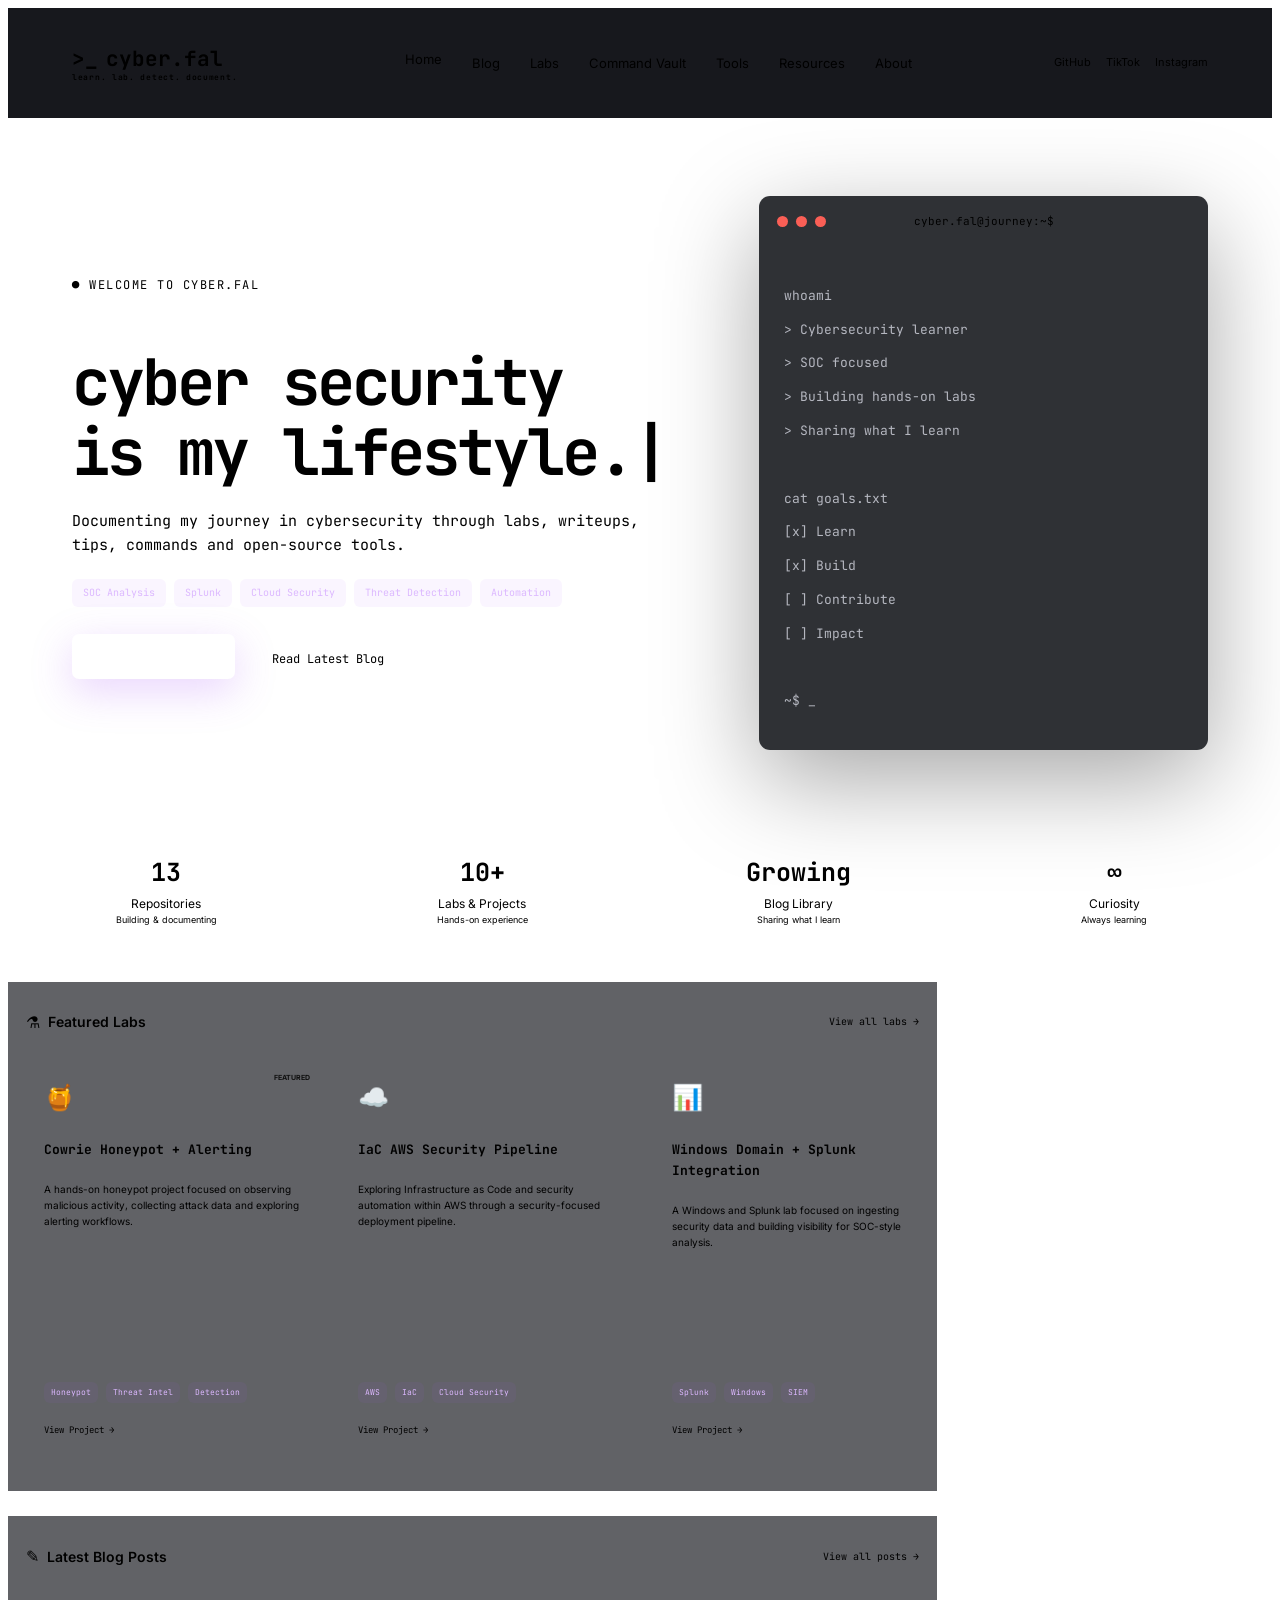
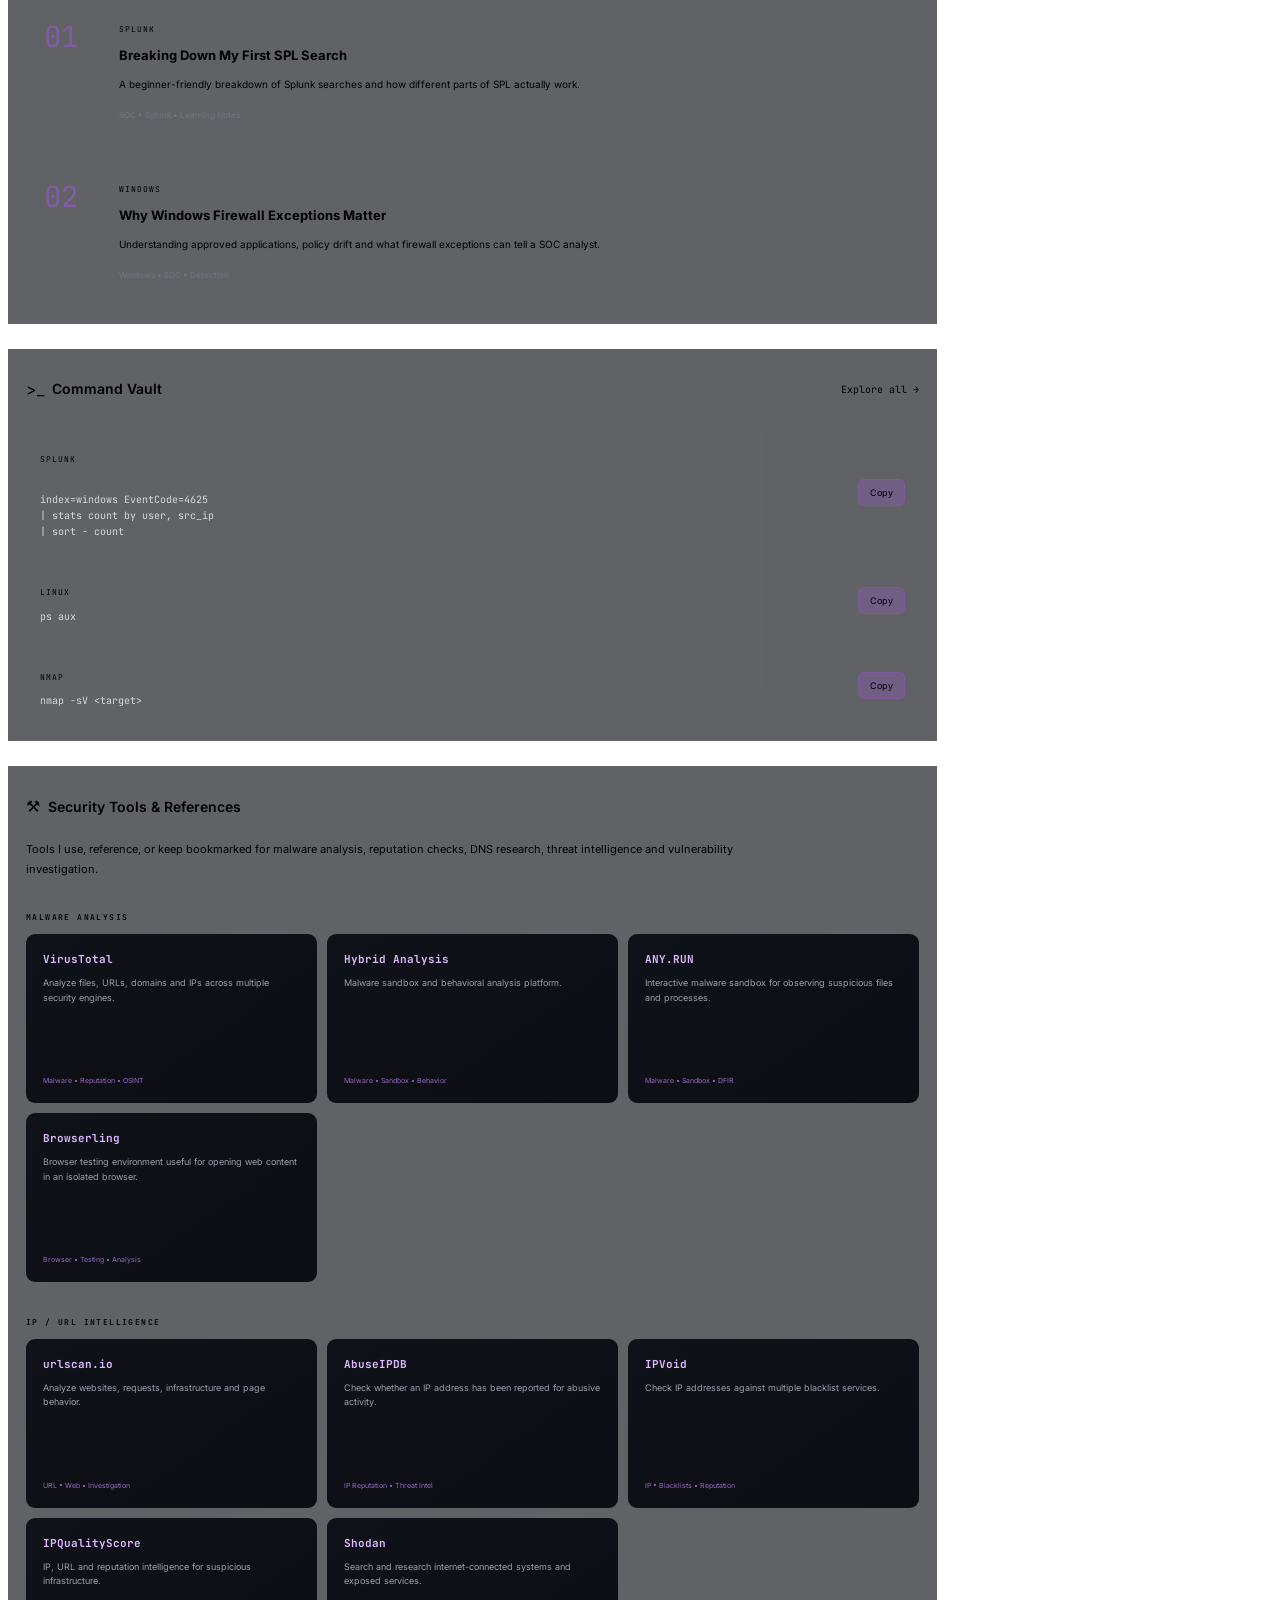
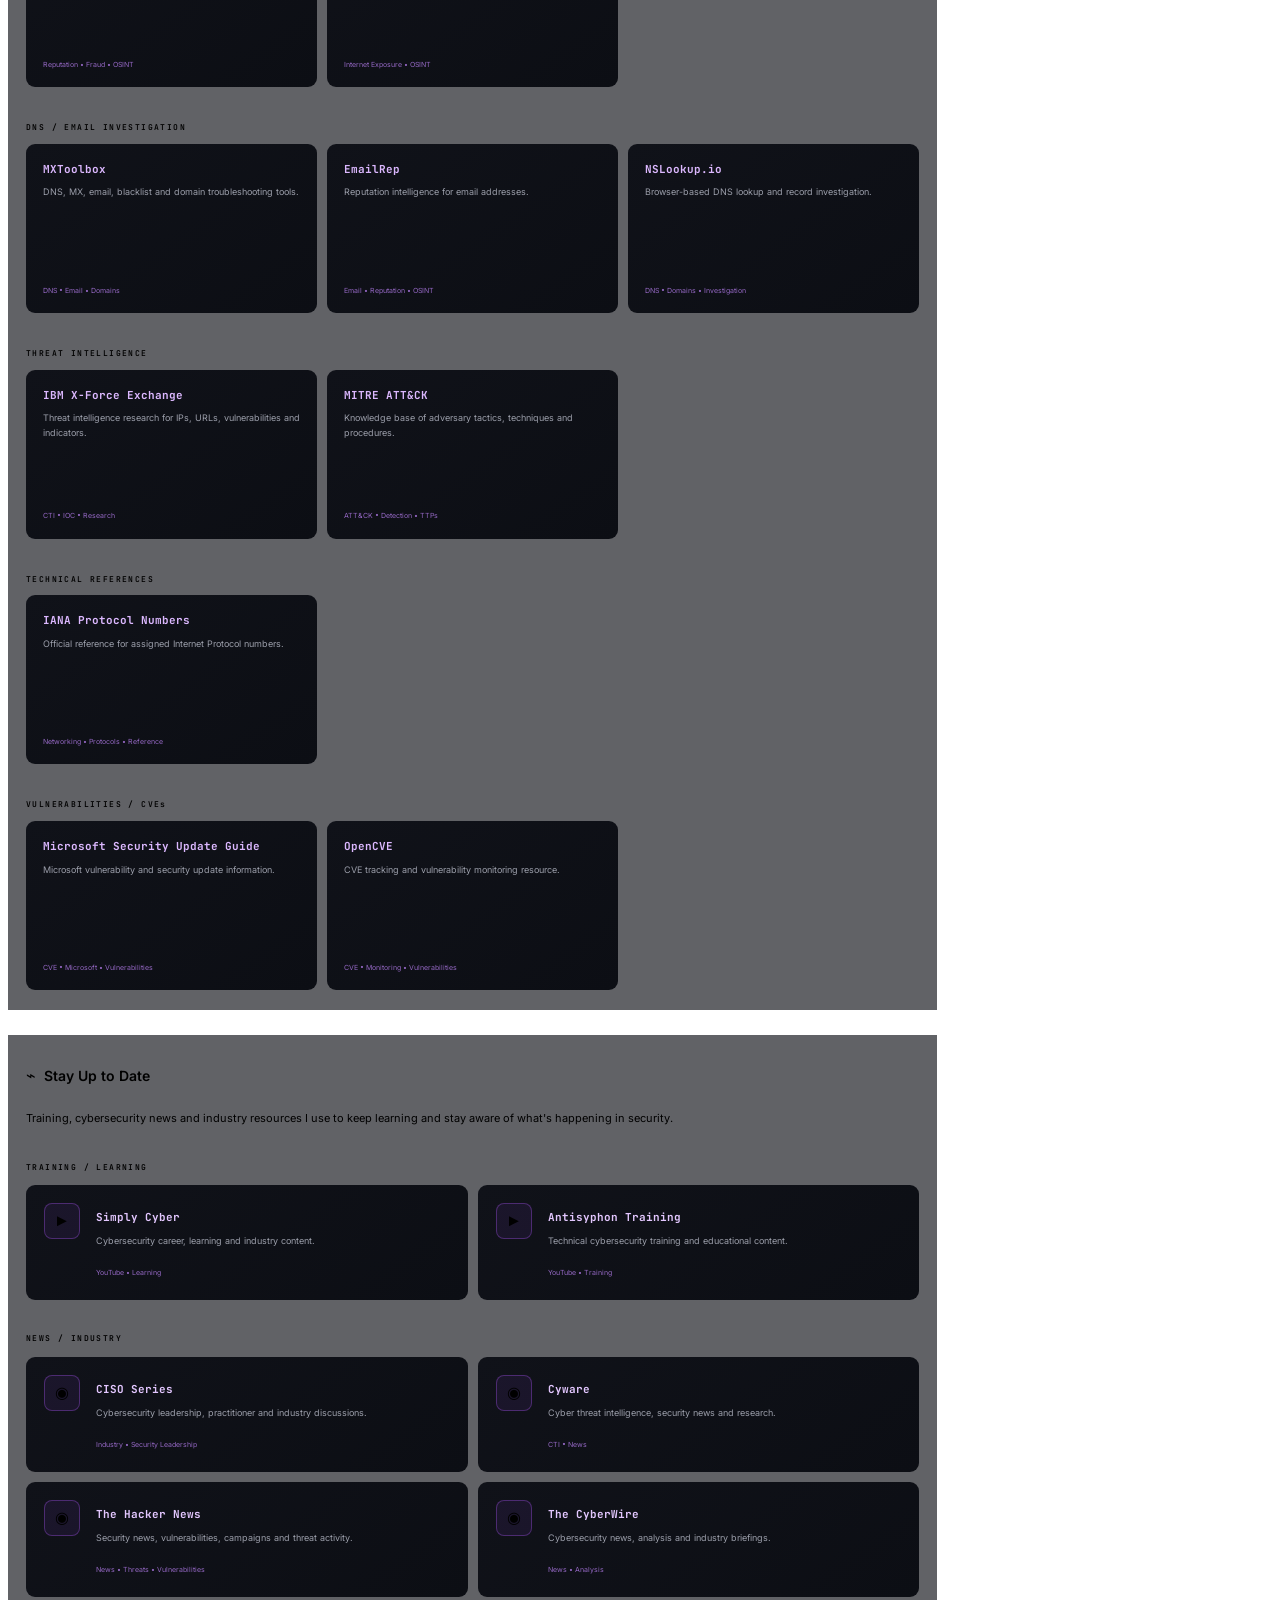
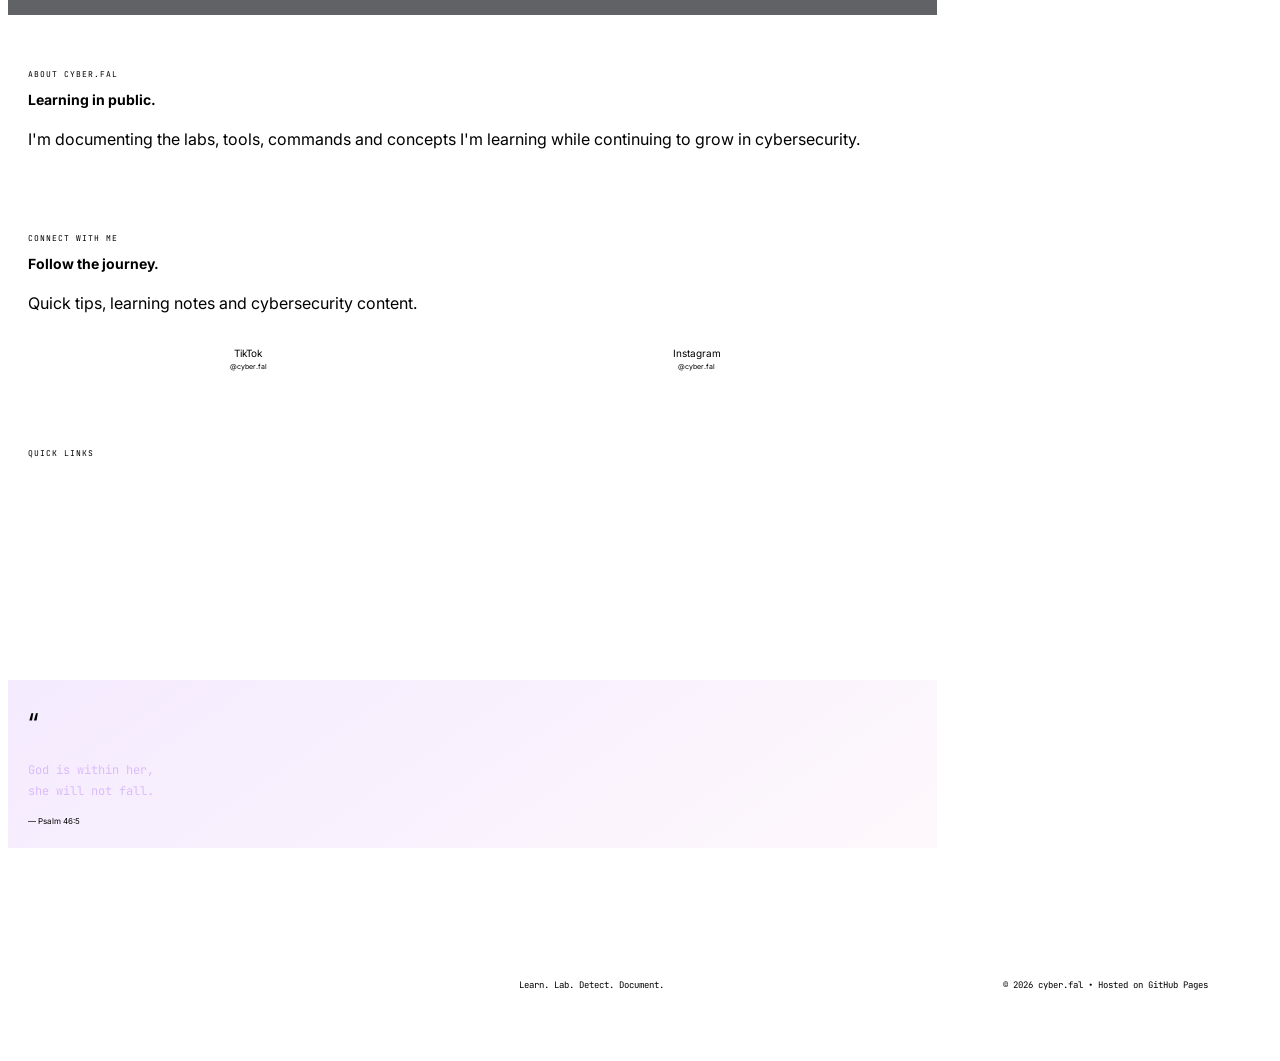
==== index.html @ 6d090790 "Update index.html" ====
<!DOCTYPE html>
<html lang="en">

<head>
    <meta charset="UTF-8">
    <meta name="viewport" content="width=device-width, initial-scale=1.0">

    <title>cyber.fal | Cybersecurity Labs, Notes & Resources</title>

    <meta
        name="description"
        content="cyber.fal — cybersecurity labs, writeups, commands, tools, resources, and everything I'm learning along the way."
    >

    <link rel="preconnect" href="https://fonts.googleapis.com">
    <link rel="preconnect" href="https://fonts.gstatic.com" crossorigin>

    <link
        href="https://fonts.googleapis.com/css2?family=Inter:wght@400;500;600;700&family=JetBrains+Mono:wght@400;500;600;700&display=swap"
        rel="stylesheet"
    >

    <link rel="stylesheet" href="style.css">
</head>

<body>

<!-- ================= NAVIGATION ================= -->

<header class="navbar">

    <a href="#" class="logo">
        <span class="logo-symbol">&gt;_</span>
        cyber.<span>fal</span>

        <small>
            learn. lab. detect. document.
        </small>
    </a>

    <nav class="nav-links">

        <a class="active" href="#">Home</a>
        <a href="blog/">Blog</a>
        <a href="#labs">Labs</a>
        <a href="#commands">Command Vault</a>
        <a href="tools.html">Tools</a>
        <a href="resources.html">Resources</a>
        <a href="#about">About</a>

    </nav>

    <div class="nav-social">

        <a
            href="https://github.com/cYberbOss21"
            target="_blank"
            aria-label="GitHub"
        >
            GitHub
        </a>

        <a
            href="https://www.tiktok.com/@cyber.fal"
            target="_blank"
        >
            TikTok
        </a>

        <a
            href="https://www.instagram.com/cyber.fal/"
            target="_blank"
        >
            Instagram
        </a>

    </div>

</header>


<main>


<!-- ================= HERO ================= -->

<section class="hero">

    <div class="hero-copy">

        <p class="eyebrow">
            ● WELCOME TO CYBER.FAL
        </p>

        <h1>
            cyber security<br>
            is my
            <span>lifestyle.</span><span class="cursor">|</span>
        </h1>

        <p class="hero-description">
            Documenting my journey in cybersecurity through
            labs, writeups, tips, commands and open-source tools.
        </p>


        <div class="skill-tags">

            <span>SOC Analysis</span>
            <span>Splunk</span>
            <span>Cloud Security</span>
            <span>Threat Detection</span>
            <span>Automation</span>

        </div>


        <div class="hero-buttons">

            <a href="#labs" class="button primary">
                Explore My Labs →
            </a>

            <a href="#blog" class="button secondary">
                Read Latest Blog
            </a>

        </div>

    </div>


    <!-- TERMINAL -->

    <div class="terminal">

        <div class="terminal-bar">

            <div class="terminal-dots">
                <span></span>
                <span></span>
                <span></span>
            </div>

            <p>cyber.fal@journey:~$</p>

        </div>


        <div class="terminal-body">

            <p class="terminal-command">whoami</p>

            <p>&gt; Cybersecurity learner</p>
            <p>&gt; SOC focused</p>
            <p>&gt; Building hands-on labs</p>
            <p>&gt; Sharing what I learn</p>

            <br>

            <p class="terminal-command">
                cat goals.txt
            </p>

            <p class="complete">[x] Learn</p>
            <p class="complete">[x] Build</p>
            <p>[ ] Contribute</p>
            <p>[ ] Impact</p>

            <br>

            <p>
                ~$ <span class="terminal-cursor">_</span>
            </p>

        </div>

    </div>

</section>



<!-- ================= STATS ================= -->

<section class="stats">

    <div class="stat">
        <strong>13</strong>
        <span>Repositories</span>
        <small>Building & documenting</small>
    </div>

    <div class="stat">
        <strong>10+</strong>
        <span>Labs & Projects</span>
        <small>Hands-on experience</small>
    </div>

    <div class="stat">
        <strong>Growing</strong>
        <span>Blog Library</span>
        <small>Sharing what I learn</small>
    </div>

    <div class="stat">
        <strong>∞</strong>
        <span>Curiosity</span>
        <small>Always learning</small>
    </div>

</section>



<!-- ================= MAIN GRID ================= -->

<div class="content-layout">


<div class="main-content">


<!-- ================= LABS ================= -->

<section id="labs" class="section">

    <div class="section-heading">

        <div>
            <span class="section-icon">⚗</span>
            <h2>Featured Labs</h2>
        </div>

        <a
            href="https://github.com/cYberbOss21?tab=repositories"
            target="_blank"
            rel="noopener noreferrer"
        >
            View all labs →
        </a>

    </div>


    <div class="lab-grid">


        <!-- ================= COWRIE ================= -->

        <article class="lab-card">

            <span class="new-badge">FEATURED</span>

            <div class="lab-icon">🍯</div>

            <h3>
                Cowrie Honeypot
                + Alerting
            </h3>

            <p>
                A hands-on honeypot project focused on
                observing malicious activity, collecting
                attack data and exploring alerting workflows.
            </p>

            <div class="tags">
                <span>Honeypot</span>
                <span>Threat Intel</span>
                <span>Detection</span>
            </div>

            <a
                href="https://github.com/cYberbOss21/Cowrie-Honeypot-"
                target="_blank"
                rel="noopener noreferrer"
                class="repo-link"
            >
                View Project →
            </a>

        </article>


        <!-- ================= AWS IAC ================= -->

        <article class="lab-card">

            <div class="lab-icon">☁️</div>

            <h3>
                IaC AWS
                Security Pipeline
            </h3>

            <p>
                Exploring Infrastructure as Code and
                security automation within AWS through
                a security-focused deployment pipeline.
            </p>

            <div class="tags">
                <span>AWS</span>
                <span>IaC</span>
                <span>Cloud Security</span>
            </div>

            <a
                href="https://github.com/cYberbOss21/IaC-AWS-Security-Pipeline"
                target="_blank"
                rel="noopener noreferrer"
                class="repo-link"
            >
                View Project →
            </a>

        </article>


        <!-- ================= SPLUNK ================= -->

        <article class="lab-card">

            <div class="lab-icon">📊</div>

            <h3>
                Windows Domain +
                Splunk Integration
            </h3>

            <p>
                A Windows and Splunk lab focused on
                ingesting security data and building
                visibility for SOC-style analysis.
            </p>

            <div class="tags">
                <span>Splunk</span>
                <span>Windows</span>
                <span>SIEM</span>
            </div>

            <a
                href="https://github.com/cYberbOss21/Windows-Domain-and-Splunk-Integration"
                target="_blank"
                rel="noopener noreferrer"
                class="repo-link"
            >
                View Project →
            </a>

        </article>


        <!-- ================= SOAR + EDR ================= -->

        <article class="lab-card">

            <div class="lab-icon">🛡️</div>

            <h3>
                SOAR + EDR
                Automated Response
            </h3>

            <p>
                A security automation project exploring
                SOAR, endpoint detection and automated
                incident response workflows.
            </p>

            <div class="tags">
                <span>SOAR</span>
                <span>EDR</span>
                <span>Automation</span>
            </div>

            <a
                href="https://github.com/cYberbOss21/SOAR-EDR"
                target="_blank"
                rel="noopener noreferrer"
                class="repo-link"
            >
                View Project →
            </a>

        </article>


        <!-- ================= AZURE RBAC ================= -->

        <article class="lab-card">

            <div class="lab-icon">🔐</div>

            <h3>
                Configure Azure RBAC
                with PowerShell
            </h3>

            <p>
                A cloud identity and access management
                lab using PowerShell to work with
                Azure role-based access control.
            </p>

            <div class="tags">
                <span>Azure</span>
                <span>PowerShell</span>
                <span>IAM</span>
            </div>

            <a
                href="https://github.com/cYberbOss21/Configure-Azure-RBAC-with-PowerShell"
                target="_blank"
                rel="noopener noreferrer"
                class="repo-link"
            >
                View Project →
            </a>

        </article>


        <!-- ================= BRUTE FORCE ================= -->

        <article class="lab-card">

            <div class="lab-icon">🐍</div>

            <h3>
                Brute Force
                Detection Script
            </h3>

            <p>
                A Python detection project focused on
                identifying patterns associated with
                brute-force authentication activity.
            </p>

            <div class="tags">
                <span>Python</span>
                <span>Detection</span>
                <span>Security Automation</span>
            </div>

            <a
                href="https://github.com/cYberbOss21/bruteforce-python-code"
                target="_blank"
                rel="noopener noreferrer"
                class="repo-link"
            >
                View Project →
            </a>

        </article>


    </div>

</section>


<!-- ================= BLOG ================= -->

<section id="blog" class="section">

    <div class="section-heading">

        <div>
            <span class="section-icon">✎</span>
            <h2>Latest Blog Posts</h2>
        </div>

        <a href="blog/">
            View all posts →
        </a>

    </div>


    <div class="blog-list">


        <article class="blog-card">

            <div class="blog-number">
                01
            </div>

            <div>

                <span class="post-category">
                    SPLUNK
                </span>

                <h3>
                    Breaking Down My First SPL Search
                </h3>

                <p>
                    A beginner-friendly breakdown of
                    Splunk searches and how different
                    parts of SPL actually work.
                </p>

                <small>
                    SOC • Splunk • Learning Notes
                </small>

            </div>

        </article>



        <article class="blog-card">

            <div class="blog-number">
                02
            </div>

            <div>

                <span class="post-category">
                    WINDOWS
                </span>

                <h3>
                    Why Windows Firewall Exceptions Matter
                </h3>

                <p>
                    Understanding approved applications,
                    policy drift and what firewall
                    exceptions can tell a SOC analyst.
                </p>

                <small>
                    Windows • SOC • Detection
                </small>

            </div>

        </article>


    </div>

</section>



<!-- ================= COMMAND VAULT ================= -->

<section id="commands" class="section">

    <div class="section-heading">

        <div>
            <span class="section-icon">&gt;_</span>
            <h2>Command Vault</h2>
        </div>

        <a href="#">
            Explore all →
        </a>

    </div>


    <div class="command-list">


        <div class="command-card">

            <div>

                <span class="command-category">
                    SPLUNK
                </span>

                <code>
index=windows EventCode=4625
| stats count by user, src_ip
| sort - count
                </code>

            </div>

            <button
                class="copy-button"
                data-command="index=windows EventCode=4625 | stats count by user, src_ip | sort - count"
            >
                Copy
            </button>

        </div>



        <div class="command-card">

            <div>

                <span class="command-category">
                    LINUX
                </span>

                <code>ps aux</code>

            </div>

            <button
                class="copy-button"
                data-command="ps aux"
            >
                Copy
            </button>

        </div>



        <div class="command-card">

            <div>

                <span class="command-category">
                    NMAP
                </span>

                <code>nmap -sV &lt;target&gt;</code>

            </div>

            <button
                class="copy-button"
                data-command="nmap -sV &lt;target&gt;"
            >
                Copy
            </button>

        </div>


    </div>

</section>



<!-- ================= TOOLS ================= -->

<!-- ================= SECURITY TOOLS ================= -->

<section id="tools" class="section">

    <div class="section-heading">

        <div>
            <span class="section-icon">⚒</span>
            <h2>Security Tools & References</h2>
        </div>

    </div>


    <p class="section-intro">
        Tools I use, reference, or keep bookmarked for
        malware analysis, reputation checks, DNS research,
        threat intelligence and vulnerability investigation.
    </p>


    <!-- MALWARE ANALYSIS -->

    <div class="tool-category">

        <p class="tool-category-label">
            MALWARE ANALYSIS
        </p>

        <div class="tool-grid">


            <a
                href="https://www.virustotal.com/"
                target="_blank"
                rel="noopener noreferrer"
                class="tool-card"
            >
                <strong>VirusTotal</strong>

                <span>
                    Analyze files, URLs, domains and IPs
                    across multiple security engines.
                </span>

                <small>
                    Malware • Reputation • OSINT
                </small>
            </a>


            <a
                href="https://www.hybrid-analysis.com/"
                target="_blank"
                rel="noopener noreferrer"
                class="tool-card"
            >
                <strong>Hybrid Analysis</strong>

                <span>
                    Malware sandbox and behavioral
                    analysis platform.
                </span>

                <small>
                    Malware • Sandbox • Behavior
                </small>
            </a>


            <a
                href="https://any.run/"
                target="_blank"
                rel="noopener noreferrer"
                class="tool-card"
            >
                <strong>ANY.RUN</strong>

                <span>
                    Interactive malware sandbox for
                    observing suspicious files and processes.
                </span>

                <small>
                    Malware • Sandbox • DFIR
                </small>
            </a>


            <a
                href="https://www.browserling.com/"
                target="_blank"
                rel="noopener noreferrer"
                class="tool-card"
            >
                <strong>Browserling</strong>

                <span>
                    Browser testing environment useful
                    for opening web content in an isolated browser.
                </span>

                <small>
                    Browser • Testing • Analysis
                </small>
            </a>


        </div>

    </div>



    <!-- URL / IP INTELLIGENCE -->

    <div class="tool-category">

        <p class="tool-category-label">
            IP / URL INTELLIGENCE
        </p>

        <div class="tool-grid">


            <a
                href="https://urlscan.io/"
                target="_blank"
                rel="noopener noreferrer"
                class="tool-card"
            >
                <strong>urlscan.io</strong>

                <span>
                    Analyze websites, requests,
                    infrastructure and page behavior.
                </span>

                <small>
                    URL • Web • Investigation
                </small>
            </a>


            <a
                href="https://www.abuseipdb.com/"
                target="_blank"
                rel="noopener noreferrer"
                class="tool-card"
            >
                <strong>AbuseIPDB</strong>

                <span>
                    Check whether an IP address has
                    been reported for abusive activity.
                </span>

                <small>
                    IP Reputation • Threat Intel
                </small>
            </a>


            <a
                href="https://www.ipvoid.com/ip-blacklist-check/"
                target="_blank"
                rel="noopener noreferrer"
                class="tool-card"
            >
                <strong>IPVoid</strong>

                <span>
                    Check IP addresses against
                    multiple blacklist services.
                </span>

                <small>
                    IP • Blacklists • Reputation
                </small>
            </a>


            <a
                href="https://www.ipqualityscore.com/"
                target="_blank"
                rel="noopener noreferrer"
                class="tool-card"
            >
                <strong>IPQualityScore</strong>

                <span>
                    IP, URL and reputation intelligence
                    for suspicious infrastructure.
                </span>

                <small>
                    Reputation • Fraud • OSINT
                </small>
            </a>


            <a
                href="https://www.shodan.io/"
                target="_blank"
                rel="noopener noreferrer"
                class="tool-card"
            >
                <strong>Shodan</strong>

                <span>
                    Search and research internet-connected
                    systems and exposed services.
                </span>

                <small>
                    Internet Exposure • OSINT
                </small>
            </a>


        </div>

    </div>



    <!-- DNS / EMAIL -->

    <div class="tool-category">

        <p class="tool-category-label">
            DNS / EMAIL INVESTIGATION
        </p>

        <div class="tool-grid">


            <a
                href="https://mxtoolbox.com/"
                target="_blank"
                rel="noopener noreferrer"
                class="tool-card"
            >
                <strong>MXToolbox</strong>

                <span>
                    DNS, MX, email, blacklist and
                    domain troubleshooting tools.
                </span>

                <small>
                    DNS • Email • Domains
                </small>
            </a>


            <a
                href="https://emailrep.io/"
                target="_blank"
                rel="noopener noreferrer"
                class="tool-card"
            >
                <strong>EmailRep</strong>

                <span>
                    Reputation intelligence for
                    email addresses.
                </span>

                <small>
                    Email • Reputation • OSINT
                </small>
            </a>


            <a
                href="https://www.nslookup.io/"
                target="_blank"
                rel="noopener noreferrer"
                class="tool-card"
            >
                <strong>NSLookup.io</strong>

                <span>
                    Browser-based DNS lookup and
                    record investigation.
                </span>

                <small>
                    DNS • Domains • Investigation
                </small>
            </a>


        </div>

    </div>



    <!-- THREAT INTELLIGENCE -->

    <div class="tool-category">

        <p class="tool-category-label">
            THREAT INTELLIGENCE
        </p>

        <div class="tool-grid">


            <a
                href="https://exchange.xforce.ibmcloud.com/"
                target="_blank"
                rel="noopener noreferrer"
                class="tool-card"
            >
                <strong>IBM X-Force Exchange</strong>

                <span>
                    Threat intelligence research for
                    IPs, URLs, vulnerabilities and indicators.
                </span>

                <small>
                    CTI • IOC • Research
                </small>
            </a>


            <a
                href="https://attack.mitre.org/"
                target="_blank"
                rel="noopener noreferrer"
                class="tool-card"
            >
                <strong>MITRE ATT&CK</strong>

                <span>
                    Knowledge base of adversary
                    tactics, techniques and procedures.
                </span>

                <small>
                    ATT&CK • Detection • TTPs
                </small>
            </a>


        </div>

    </div>



    <!-- REFERENCES -->

    <div class="tool-category">

        <p class="tool-category-label">
            TECHNICAL REFERENCES
        </p>

        <div class="tool-grid">


            <a
                href="https://www.iana.org/assignments/protocol-numbers/protocol-numbers.xhtml"
                target="_blank"
                rel="noopener noreferrer"
                class="tool-card"
            >
                <strong>IANA Protocol Numbers</strong>

                <span>
                    Official reference for assigned
                    Internet Protocol numbers.
                </span>

                <small>
                    Networking • Protocols • Reference
                </small>
            </a>


        </div>

    </div>



    <!-- VULNERABILITIES -->

    <div class="tool-category">

        <p class="tool-category-label">
            VULNERABILITIES / CVEs
        </p>

        <div class="tool-grid">


            <a
                href="https://msrc.microsoft.com/update-guide/vulnerability"
                target="_blank"
                rel="noopener noreferrer"
                class="tool-card"
            >
                <strong>Microsoft Security Update Guide</strong>

                <span>
                    Microsoft vulnerability and
                    security update information.
                </span>

                <small>
                    CVE • Microsoft • Vulnerabilities
                </small>
            </a>


            <a
                href="https://app.opencve.io/cve/"
                target="_blank"
                rel="noopener noreferrer"
                class="tool-card"
            >
                <strong>OpenCVE</strong>

                <span>
                    CVE tracking and vulnerability
                    monitoring resource.
                </span>

                <small>
                    CVE • Monitoring • Vulnerabilities
                </small>
            </a>


        </div>

    </div>


</section>


<!-- ================= RESOURCES ================= -->

<section id="resources" class="section">

    <div class="section-heading">

        <div>
            <span class="section-icon">⌁</span>
            <h2>Stay Up to Date</h2>
        </div>

    </div>


    <p class="section-intro">
        Training, cybersecurity news and industry resources
        I use to keep learning and stay aware of what's
        happening in security.
    </p>


    <!-- TRAINING -->

    <div class="tool-category">

        <p class="tool-category-label">
            TRAINING / LEARNING
        </p>

        <div class="resource-grid">


            <a
                href="https://www.youtube.com/@simplycyber"
                target="_blank"
                rel="noopener noreferrer"
                class="resource-card"
            >

                <div class="resource-card-icon">
                    ▶
                </div>

                <div>
                    <strong>
                        Simply Cyber
                    </strong>

                    <p>
                        Cybersecurity career,
                        learning and industry content.
                    </p>

                    <small>
                        YouTube • Learning
                    </small>
                </div>

            </a>


            <a
                href="https://www.youtube.com/@AntisyphonTraining"
                target="_blank"
                rel="noopener noreferrer"
                class="resource-card"
            >

                <div class="resource-card-icon">
                    ▶
                </div>

                <div>
                    <strong>
                        Antisyphon Training
                    </strong>

                    <p>
                        Technical cybersecurity
                        training and educational content.
                    </p>

                    <small>
                        YouTube • Training
                    </small>
                </div>

            </a>


        </div>

    </div>



    <!-- NEWS / INDUSTRY -->

    <div class="tool-category">

        <p class="tool-category-label">
            NEWS / INDUSTRY
        </p>

        <div class="resource-grid">


            <a
                href="https://cisoseries.com/"
                target="_blank"
                rel="noopener noreferrer"
                class="resource-card"
            >

                <div class="resource-card-icon">
                    ◉
                </div>

                <div>
                    <strong>
                        CISO Series
                    </strong>

                    <p>
                        Cybersecurity leadership,
                        practitioner and industry discussions.
                    </p>

                    <small>
                        Industry • Security Leadership
                    </small>
                </div>

            </a>


            <a
                href="https://www.cyware.com/blog"
                target="_blank"
                rel="noopener noreferrer"
                class="resource-card"
            >

                <div class="resource-card-icon">
                    ◉
                </div>

                <div>
                    <strong>
                        Cyware
                    </strong>

                    <p>
                        Cyber threat intelligence,
                        security news and research.
                    </p>

                    <small>
                        CTI • News
                    </small>
                </div>

            </a>


            <a
                href="https://thehackernews.com/"
                target="_blank"
                rel="noopener noreferrer"
                class="resource-card"
            >

                <div class="resource-card-icon">
                    ◉
                </div>

                <div>
                    <strong>
                        The Hacker News
                    </strong>

                    <p>
                        Security news, vulnerabilities,
                        campaigns and threat activity.
                    </p>

                    <small>
                        News • Threats • Vulnerabilities
                    </small>
                </div>

            </a>


            <a
                href="https://thecyberwire.com/"
                target="_blank"
                rel="noopener noreferrer"
                class="resource-card"
            >

                <div class="resource-card-icon">
                    ◉
                </div>

                <div>
                    <strong>
                        The CyberWire
                    </strong>

                    <p>
                        Cybersecurity news,
                        analysis and industry briefings.
                    </p>

                    <small>
                        News • Analysis
                    </small>
                </div>

            </a>


        </div>

    </div>


</section>

<!-- ================= SIDEBAR ================= -->

<aside class="sidebar">


<section id="about" class="side-card">

    <p class="side-label">
        ABOUT CYBER.FAL
    </p>

    <h3>
        Learning in public.
    </h3>

    <p>
        I'm documenting the labs, tools,
        commands and concepts I'm learning
        while continuing to grow in cybersecurity.
    </p>

</section>



<section class="side-card">

    <p class="side-label">
        CONNECT WITH ME
    </p>

    <h3>
        Follow the journey.
    </h3>

    <p>
        Quick tips, learning notes and
        cybersecurity content.
    </p>


    <div class="social-buttons">

        <a
            href="https://www.tiktok.com/@cyber.fal"
            target="_blank"
        >
            TikTok
            <small>@cyber.fal</small>
        </a>

        <a
            href="https://www.instagram.com/cyber.fal/"
            target="_blank"
        >
            Instagram
            <small>@cyber.fal</small>
        </a>

    </div>

</section>



<section class="side-card">

    <p class="side-label">
        QUICK LINKS
    </p>

    <div class="quick-links">

        <a href="#blog">
            Blog
            <span>→</span>
        </a>

        <a href="#labs">
            Labs
            <span>→</span>
        </a>

        <a href="#commands">
            Command Vault
            <span>→</span>
        </a>

        <a href="#tools">
            Tools
            <span>→</span>
        </a>

        <a
            href="https://github.com/cYberbOss21"
            target="_blank"
        >
            GitHub
            <span>→</span>
        </a>

    </div>

</section>



<section class="quote-card">

    <span>“</span>

    <p>
        God is within her,<br>
        she will not fall.
    </p>

    <small>
        — Psalm 46:5
    </small>

</section>


</aside>


</div>

</main>



<!-- ================= FOOTER ================= -->

<footer>

    <div class="footer-logo">
        cyber.<span>fal</span>
    </div>

    <p>
        Learn. Lab. Detect. Document.
    </p>

    <p>
        © 2026 cyber.fal • Hosted on GitHub Pages
    </p>

</footer>


<script src="script.js"></script>

</body>
</html>
---- style.css ----
/* =========================================================
CYBER.FAL DESIGN SYSTEM
========================================================= */

 {
--background: #090a0f;
--background-soft: #0d0f15;
--card: #101219;
--card-hover: #151822;

--text: #f4f4f7;
--muted: #999ca8;

--purple: #a855f7;
--purple-light: #c084fc;
--pink: #e879c7;
--green: #56e27d;

--border: #272a34;

--radius: 12px;

}

/* =========================================================
RESET
========================================================= */

{
box-sizing: border-box;
margin: 0;
padding: 0;
}

html {
scroll-behavior: smooth;
}

body {
background:
radial-gradient(
circle at 80% 5%,
rgba(168, 85, 247, 0.10),
transparent 25%
),
var(--background);

color: var(--text);

font-family:
    "Inter",
    sans-serif;

line-height: 1.6;

}

a {
text-decoration: none;
color: inherit;
}

button {
font-family: inherit;
}

/* =========================================================
NAVIGATION
========================================================= */

.navbar {
min-height: 80px;

display: flex;
align-items: center;
justify-content: space-between;

padding:
    15px
    clamp(25px, 5vw, 75px);

border-bottom:
    1px solid var(--border);

position: sticky;
top: 0;

background:
    rgba(9, 10, 15, 0.94);

backdrop-filter: blur(15px);

z-index: 1000;

}

.logo {
font-family:
"JetBrains Mono",
monospace;

font-size: 21px;

font-weight: 700;

display: flex;
flex-wrap: wrap;

max-width: 190px;

}

.logo-symbol {
color: var(--purple);

margin-right: 8px;

}

.logo > span(.logo-symbol) {
color: var(--pink);
}

.logo small {
display: block;

width: 100%;

font-size: 8px;

color: var(--muted);

margin-top: -4px;

letter-spacing: 0.7px;

}

.nav-links {
display: flex;

align-items: center;

gap: 30px;

font-size: 13px;

}

.nav-links a {
color: #dddde5;

transition: 0.2s;

}

.nav-links a,
.nav-links .active {
color: var(--purple-light);
}

.nav-links .active {
border-bottom:
2px solid var(--purple);

padding-bottom: 8px;

}

.nav-social {
display: flex;

gap: 15px;

font-size: 11px;

color: var(--muted);

}

.nav-social a {
color: var(--purple-light);
}

/* =========================================================
HERO
========================================================= */

.hero {
max-width: 1450px;

margin: auto;

min-height: 560px;

padding:
    75px
    clamp(25px, 5vw, 75px);

display: grid;

grid-template-columns:
    1.15fr 0.85fr;

align-items: center;

gap: 80px;

}

.eyebrow {
font-family:
"JetBrains Mono",
monospace;

color: var(--muted);

letter-spacing: 1.5px;

font-size: 12px;

margin-bottom: 18px;

}

.eyebrow::first-letter {
color: var(--purple);
}

.hero h1 {
font-family:
"JetBrains Mono",
monospace;

font-size:
    clamp(45px, 5vw, 74px);

line-height: 1.08;

letter-spacing: -3px;

margin-bottom: 22px;

}

.hero h1 span {
color: var(--pink);
}

.hero .cursor {
color: var(--purple);

animation:
    blink 1s infinite;

}

@keyframes blink {

50% {
    opacity: 0;
}

}

.hero-description {
max-width: 620px;

color: var(--muted);

font-family:
    "JetBrains Mono",
    monospace;

font-size: 15px;

margin-bottom: 22px;

}

/* =========================================================
TAGS
========================================================= */

.skill-tags,
.tags {
display: flex;

flex-wrap: wrap;

gap: 8px;

}

.skill-tags span,
.tags span {
border:
1px solid var(--border);

background:
    rgba(168, 85, 247, 0.06);

color: #dcb8ff;

padding: 6px 11px;

border-radius: 6px;

font-family:
    "JetBrains Mono",
    monospace;

font-size: 10px;

}

/* =========================================================
HERO BUTTONS
========================================================= */

.hero-buttons {
display: flex;

gap: 15px;

margin-top: 30px;

}

.button {
padding: 13px 22px;

border-radius: 7px;

font-family:
    "JetBrains Mono",
    monospace;

font-size: 12px;

transition: 0.25s;

}

.button.primary {
background:
linear-gradient(
135deg,
var(--purple),
var(--pink)
);

color: white;

}

.button.primary {
transform:
translateY(-3px);

box-shadow:
    0 12px 40px
    rgba(168, 85, 247, 0.25);

}

.button.secondary {
border:
1px solid var(--border);
}

.button.secondary {
border-color:
var(--purple);
}

/* =========================================================
TERMINAL
========================================================= */

.terminal {
max-width: 530px;

width: 100%;

border:
    1px solid var(--border);

border-radius: 11px;

background:
    rgba(11, 13, 18, 0.85);

box-shadow:
    0 30px 100px
    rgba(0, 0, 0, 0.35);

overflow: hidden;

}

.terminal-bar {
height: 52px;

border-bottom:
    1px solid var(--border);

display: flex;

align-items: center;

padding: 0 18px;

position: relative;

}

.terminal-bar p {
margin: auto;

font-family:
    "JetBrains Mono",
    monospace;

font-size: 11px;

color: var(--muted);

}

.terminal-dots {
display: flex;

gap: 8px;

position: absolute;

}

.terminal-dots span {
width: 11px;
height: 11px;

border-radius: 50%;

background: #fa5f56;

}

.terminal-dots span(2) {
background: #f6bd3b;
}

.terminal-dots span(3) {
background: #54c45d;
}

.terminal-body {
min-height: 330px;

padding: 25px;

font-family:
    "JetBrains Mono",
    monospace;

color: #b5b7c0;

font-size: 13px;

}

.terminal-command {
color: var(--purple-light);
}

.complete {
color: var(--green);
}

.terminal-cursor {
animation:
blink 1s infinite;
}

/* =========================================================
STATS
========================================================= */

.stats {
max-width: 1375px;

margin:
    0 auto 30px;

border:
    1px solid var(--border);

border-radius: var(--radius);

background:
    var(--background-soft);

display: grid;

grid-template-columns:
    repeat(4, 1fr);

}

.stat {
padding: 24px;

text-align: center;

border-right:
    1px solid var(--border);

display: flex;

flex-direction: column;

}

.stat {
border-right: 0;
}

.stat strong {
font-family:
"JetBrains Mono",
monospace;

color: var(--purple-light);

font-size: 25px;

}

.stat span {
font-size: 12px;

margin-top: 2px;

}

.stat small {
color: var(--muted);

font-size: 9px;

}

/* =========================================================
CONTENT LAYOUT
========================================================= */

.content-layout {
max-width: 1375px;

margin: auto;

padding-bottom: 70px;

display: grid;

grid-template-columns:
    minmax(0, 1fr)
    310px;

gap: 25px;

}

.main-content {
min-width: 0;
}

.section {
margin-bottom: 25px;

border:
    1px solid var(--border);

border-radius:
    var(--radius);

background:
    rgba(13, 15, 21, 0.65);

padding: 18px;

}

.section-heading {
display: flex;

justify-content: space-between;

align-items: center;

margin-bottom: 18px;

}

.section-heading div {
display: flex;

align-items: center;

gap: 8px;

}

.section-heading h2 {
font-size: 14px;

font-weight: 600;

}

.section-heading a {
color: var(--purple-light);

font-family:
    "JetBrains Mono",
    monospace;

font-size: 10px;

}

.section-heading a {
color: var(--pink);
}

.section-icon {
color: var(--purple-light);
}

/* =========================================================
FEATURED LABS CAROUSEL
========================================================= */

.lab-grid {
display: grid;

grid-auto-flow: column;

grid-auto-columns:
    minmax(300px, 32%);

gap: 14px;

overflow-x: auto;
overflow-y: hidden;

padding-bottom: 14px;

scroll-snap-type:
    x mandatory;

scroll-behavior: smooth;

-webkit-overflow-scrolling: touch;

cursor: grab;

scrollbar-width: thin;

scrollbar-color:
    var(--purple)
    var(--card);

}

.lab-grid {
cursor: grabbing;
}

/* Chrome / Edge / Safari */

.lab-grid::-webkit-scrollbar {
height: 8px;
}

.lab-grid::-webkit-scrollbar-track {
background:
var(--card);

border-radius: 20px;

}

.lab-grid::-webkit-scrollbar-thumb {
background:
linear-gradient(
90deg,
var(--purple),
var(--pink)
);

border-radius: 20px;

}

.lab-grid::-webkit-scrollbar-thumb {
background:
var(--pink);
}

/* =========================================================
LAB CARDS
========================================================= */

.lab-card {
scroll-snap-align: start;

position: relative;

display: flex;

flex-direction: column;

min-height: 360px;

background:
    var(--card);

border:
    1px solid var(--border);

border-radius: 9px;

padding: 18px;

transition: 0.25s;

}

.lab-card {
transform:
translateY(-4px);

border-color:
    rgba(168, 85, 247, 0.55);

background:
    var(--card-hover);

}

.new-badge {
position: absolute;

top: 10px;
right: 10px;

background: var(--pink);

color: #111;

font-size: 7px;

font-weight: 700;

padding: 3px 6px;

border-radius: 4px;

}

.lab-icon {
font-size: 25px;

margin-bottom: 10px;

}

.lab-card h3 {
font-family:
"JetBrains Mono",
monospace;

font-size: 13px;

margin-bottom: 10px;

}

.lab-card p {
color: var(--muted);

font-size: 10px;

min-height: 78px;

margin-bottom: 13px;

flex-grow: 1;

}

.lab-card .tags {
margin-top: auto;
}

.tags span {
padding: 4px 7px;

font-size: 8px;

}

.repo-link {
display: inline-block;

margin-top: 20px;

font-family:
    "JetBrains Mono",
    monospace;

font-size: 9px;

color: #d5d6dd;

}

.repo-link {
color:
var(--purple-light);
}

/* =========================================================
HOMEPAGE BLOG
========================================================= */

.blog-list {
display: grid;

gap: 12px;

}

.blog-card {
border:
1px solid var(--border);

border-radius: 8px;

background: var(--card);

padding: 18px;

display: grid;

grid-template-columns:
    60px 1fr;

gap: 15px;

transition:
    0.25s ease;

}

.blog-card {
border-color:
rgba(168, 85, 247, 0.50);

transform:
    translateY(-2px);

}

.blog-number {
font-family:
"JetBrains Mono",
monospace;

font-size: 29px;

color:
    rgba(168, 85, 247, 0.45);

}

.post-category,
.command-category,
.side-label {
font-family:
"JetBrains Mono",
monospace;

color:
    var(--purple-light);

font-size: 8px;

letter-spacing: 1px;

}

.blog-card h3 {
font-size: 13px;

margin: 6px 0;

}

.blog-card p {
color:
var(--muted);

font-size: 10px;

margin-bottom: 8px;

}

.blog-card small {
color: #737683;

font-size: 8px;

}

/* =========================================================
BLOG INDEX PAGE
========================================================= */

.blog-page {
max-width: 1250px;

margin: 0 auto;

padding:
    70px 40px
    90px;

}

.blog-hero {
max-width: 800px;

margin-bottom: 45px;

}

.blog-hero h1 {
font-family:
"JetBrains Mono",
monospace;

font-size:
    clamp(42px, 5vw, 68px);

line-height: 1.1;

letter-spacing: -2px;

margin:
    18px 0 20px;

}

.blog-hero h1 span {
color:
var(--pink);
}

.blog-hero > p {
color:
var(--muted);

font-family:
    "JetBrains Mono",
    monospace;

font-size: 14px;

max-width: 720px;

line-height: 1.8;

}

.blog-library {
display: grid;

gap: 16px;

}

.blog-library .blog-card {
min-height: 190px;

padding: 28px;

border:
    1px solid var(--border);

border-radius: 12px;

background:
    linear-gradient(
        145deg,
        rgba(16, 18, 25, 0.95),
        rgba(12, 13, 19, 0.95)
    );

transition:
    transform 0.25s ease,
    border-color 0.25s ease,
    background 0.25s ease;

}

.blog-library .blog-card {
transform:
translateY(-4px);

border-color:
    rgba(168, 85, 247, 0.55);

background:
    var(--card-hover);

}

.blog-library .blog-number {
font-size: 34px;

color:
    rgba(168, 85, 247, 0.5);

}

.blog-library .blog-card h3 {
font-family:
"JetBrains Mono",
monospace;

font-size: 17px;

margin:
    8px 0 10px;

}

.blog-library .blog-card p {
max-width: 760px;

font-size: 11px;

line-height: 1.8;

margin-bottom: 18px;

}

.blog-library .blog-card a {
display: inline-block;

color:
    var(--purple-light);

font-family:
    "JetBrains Mono",
    monospace;

font-size: 11px;

transition: 0.2s;

}

.blog-library .blog-card a {
color:
var(--pink);

transform:
    translateX(4px);

}

/* =========================================================
COMMAND VAULT
========================================================= */

.command-list {
display: grid;

gap: 9px;

}

.command-card {
background:
var(--card);

border:
    1px solid var(--border);

border-radius: 8px;

padding: 14px;

display: flex;

justify-content: space-between;

align-items: center;

gap: 20px;

}

.command-card code {
display: block;

white-space: pre-line;

margin-top: 6px;

font-family:
    "JetBrains Mono",
    monospace;

color: #d7d7df;

font-size: 10px;

}

.copy-button {
background:
rgba(168, 85, 247, 0.13);

border:
    1px solid
    rgba(168, 85, 247, 0.22);

color:
    var(--purple-light);

padding: 7px 11px;

border-radius: 6px;

cursor: pointer;

font-size: 9px;

}

.copy-button {
background:
rgba(168, 85, 247, 0.22);
}

/* =========================================================
OPEN SOURCE TOOLS
========================================================= */

.tool-grid {
display: grid;

grid-template-columns:
    repeat(2, 1fr);

gap: 9px;

}

.tool-card {
background:
var(--card);

border:
    1px solid var(--border);

padding: 13px;

border-radius: 8px;

display: flex;

flex-direction: column;

transition: 0.2s;

}

.tool-card {
border-color:
var(--purple);

transform:
    translateY(-2px);

}

.tool-card strong {
font-family:
"JetBrains Mono",
monospace;

color:
    var(--purple-light);

font-size: 11px;

}

.tool-card span {
font-size: 9px;

color:
    var(--muted);

}

.tool-card small {
font-size: 7px;

margin-top: 7px;

color: #c9a2f1;

}

/* =========================================================
SIDEBAR
========================================================= */

.sidebar {
display: flex;

flex-direction: column;

gap: 15px;

}

.side-card,
.quote-card {
border:
1px solid var(--border);

border-radius:
    var(--radius);

padding: 20px;

background:
    var(--background-soft);

}

.side-card h3 {
font-size: 14px;

margin:
    8px 0 10px;

}

.side-card p(.side-label) {
font-size: 10px;

color:
    var(--muted);

}

/* =========================================================
SOCIAL BUTTONS
========================================================= */

.social-buttons {
display: grid;

grid-template-columns:
    1fr 1fr;

gap: 8px;

margin-top: 15px;

}

.social-buttons a {
border:
1px solid var(--border);

padding: 12px;

border-radius: 8px;

font-size: 10px;

text-align: center;

transition: 0.2s;

}

.social-buttons a {
border-color:
var(--purple);
}

.social-buttons small {
display: block;

color:
    var(--muted);

font-size: 7px;

}

/* =========================================================
QUICK LINKS
========================================================= */

.quick-links {
margin-top: 10px;
}

.quick-links a {
display: flex;

justify-content: space-between;

padding: 9px 0;

border-bottom:
    1px solid
    rgba(255, 255, 255, 0.05);

color: #cda9f8;

font-size: 10px;

}

.quick-links a {
color: white;
}

/* =========================================================
SCRIPTURE / QUOTE CARD
========================================================= */

.quote-card {
background:
linear-gradient(
145deg,
rgba(168, 85, 247, 0.12),
rgba(232, 121, 199, 0.05)
);
}

.quote-card > span {
font-size: 30px;

color:
    var(--purple);

}

.quote-card p {
font-family:
"JetBrains Mono",
monospace;

font-size: 12px;

color: #dcbcfb;

line-height: 1.8;

}

.quote-card small {
display: block;

margin-top: 12px;

color:
    var(--muted);

font-size: 8px;

}

/* =========================================================
FOOTER
========================================================= */

footer {
border-top:
1px solid var(--border);

min-height: 95px;

display: flex;

justify-content: space-between;

align-items: center;

padding:
    20px
    clamp(25px, 5vw, 75px);

color:
    var(--muted);

font-family:
    "JetBrains Mono",
    monospace;

font-size: 9px;

}

.footer-logo {
font-size: 20px;

color: white;

}

.footer-logo span {
color:
var(--pink);
}

/* =========================================================
RESPONSIVE — TABLET
========================================================= */

@media (max-width: 1100px) {

.nav-links {
    display: none;
}


.hero {
    grid-template-columns: 1fr;
}


.terminal {
    max-width: none;
}


.content-layout {
    grid-template-columns: 1fr;

    padding:
        0 25px 60px;
}


.stats {
    margin:
        0 25px 30px;
}


.lab-grid {
    grid-auto-columns:
        minmax(280px, 48%);
}

}

/* =========================================================
RESPONSIVE — MOBILE
========================================================= */

@media (max-width: 650px) {

.nav-social {
    display: none;
}


.navbar {
    padding:
        14px 20px;
}


.hero {
    padding:
        50px 25px;
}


.hero h1 {
    font-size: 42px;

    letter-spacing: -2px;
}


.hero-buttons {
    flex-direction: column;
}


.stats {
    grid-template-columns:
        repeat(2, 1fr);
}


.stat {
    border-bottom:
        1px solid var(--border);
}


.lab-grid {
    grid-auto-columns: 88%;
}


.tool-grid {
    grid-template-columns: 1fr;
}


.social-buttons {
    grid-template-columns: 1fr;
}


.blog-page {
    padding:
        50px 25px
        70px;
}


.blog-hero h1 {
    font-size: 40px;
}


.blog-library .blog-card {
    grid-template-columns:
        45px 1fr;

    padding: 20px;
}


footer {
    flex-direction: column;

    gap: 10px;

    text-align: center;
}

}

/* =========================================================
   CYBER.FAL — HOMEPAGE RESTORE
   Keeps blog + article pages untouched
========================================================= */


/* =========================================================
   PAGE BACKGROUND
========================================================= */

.home-page {
    background:
        radial-gradient(
            circle at 78% 8%,
            rgba(168, 85, 247, 0.12),
            transparent 30%
        ),
        #090a0f;

    color: #f4f4f7;
}


/* =========================================================
   NAVIGATION
========================================================= */

.home-page .navbar {
    min-height: 100px;

    padding:
        16px
        56px;

    border-bottom:
        1px solid #30333d;

    background:
        rgba(9, 10, 15, 0.96);

    backdrop-filter: blur(15px);
}


.home-page .logo {
    color: #f4f4f7;

    font-family:
        "JetBrains Mono",
        monospace;

    font-size: 28px;

    font-weight: 700;

    line-height: 1;
}


.home-page .logo-symbol {
    color: #a855f7;
}


.home-page .logo > span:not(.logo-symbol) {
    color: #e879c7;
}


.home-page .logo small {
    margin-top: 7px;

    color: #8f929e;

    font-size: 9px;

    letter-spacing: 1.2px;
}


.home-page .nav-links {
    gap: 42px;

    font-size: 16px;
}


.home-page .nav-links a {
    position: relative;

    padding:
        8px 0 17px;

    color: #c9cad2;
}


.home-page .nav-links a:hover {
    color: #c084fc;
}


.home-page .nav-links .active {
    color: #c084fc;

    border-bottom:
        2px solid #a855f7;
}


.home-page .nav-social {
    gap: 23px;

    font-size: 13px;

    color: #898c98;
}


.home-page .nav-social a:hover {
    color: #c084fc;
}


/* =========================================================
   HERO
========================================================= */

.home-page .hero {
    width: 100%;

    max-width: 1760px;

    min-height: 720px;

    margin: 0 auto;

    padding:
        85px
        56px;

    display: grid;

    grid-template-columns:
        minmax(0, 1.25fr)
        minmax(430px, 0.75fr);

    gap: 90px;

    align-items: center;
}


.home-page .hero-copy {
    min-width: 0;
}


.home-page .eyebrow {
    margin-bottom: 30px;

    color: #9b9eaa;

    font-family:
        "JetBrains Mono",
        monospace;

    font-size: 14px;

    letter-spacing: 2px;
}


.home-page .eyebrow::first-letter {
    color: #a855f7;
}


.home-page .hero h1 {
    margin-bottom: 30px;

    color: #f5f5f7;

    font-family:
        "JetBrains Mono",
        monospace;

    font-size:
        clamp(
            62px,
            5.7vw,
            94px
        );

    font-weight: 700;

    line-height: 1.03;

    letter-spacing: -5px;
}


.home-page .hero h1 span {
    color: #d977c7;
}


.home-page .hero h1 .cursor {
    color: #a855f7;
}


.home-page .hero-description {
    max-width: 820px;

    margin-bottom: 28px;

    color: #9599aa;

    font-family:
        "JetBrains Mono",
        monospace;

    font-size: 18px;

    line-height: 1.85;
}


/* =========================================================
   HERO SKILL TAGS
========================================================= */

.home-page .skill-tags {
    display: flex;

    flex-wrap: wrap;

    gap: 12px;
}


.home-page .skill-tags span {
    padding:
        8px 16px;

    border:
        1px solid #c9cad4;

    border-radius: 7px;

    background:
        rgba(168, 85, 247, 0.025);

    color: #d6a9f5;

    font-family:
        "JetBrains Mono",
        monospace;

    font-size: 12px;
}


/* =========================================================
   HERO BUTTONS
========================================================= */

.home-page .hero-buttons {
    display: flex;

    gap: 20px;

    margin-top: 38px;
}


.home-page .button {
    min-height: 68px;

    display: inline-flex;

    align-items: center;

    justify-content: center;

    padding:
        0 30px;

    border-radius: 8px;

    font-family:
        "JetBrains Mono",
        monospace;

    font-size: 15px;

    font-weight: 500;
}


.home-page .button.primary {
    border: none;

    background:
        linear-gradient(
            135deg,
            #a855f7,
            #d977c7
        );

    color: white;

    box-shadow:
        0 12px 35px
        rgba(168, 85, 247, 0.18);
}


.home-page .button.primary:hover {
    transform:
        translateY(-3px);

    box-shadow:
        0 17px 45px
        rgba(168, 85, 247, 0.28);
}


.home-page .button.secondary {
    border:
        1px solid #424550;

    background:
        rgba(9, 10, 15, 0.65);

    color: #f0f0f4;
}


.home-page .button.secondary:hover {
    border-color: #a855f7;

    color: #c084fc;
}


/* =========================================================
   HERO TERMINAL
========================================================= */

.home-page .terminal {
    width: 100%;

    max-width: 635px;

    margin-left: auto;

    overflow: hidden;

    border:
        1px solid #474a54;

    border-radius: 15px;

    background: #090a10;

    box-shadow:
        0 30px 100px
        rgba(0, 0, 0, 0.35);
}


.home-page .terminal-bar {
    height: 75px;

    padding:
        0 25px;

    border-bottom:
        1px solid #474a54;
}


.home-page .terminal-dots {
    gap: 11px;
}


.home-page .terminal-dots span {
    width: 16px;

    height: 16px;

    background: #fa625c;
}


.home-page .terminal-dots span:nth-child(2) {
    background: #f7bf43;
}


.home-page .terminal-dots span:nth-child(3) {
    background: #66c766;
}


.home-page .terminal-bar p {
    color: #8f92a3;

    font-size: 14px;
}


.home-page .terminal-body {
    min-height: 465px;

    padding:
        40px 35px;

    color: #acb0c2;

    font-family:
        "JetBrains Mono",
        monospace;

    font-size: 16px;

    line-height: 1.8;
}


.home-page .terminal-body p {
    margin-bottom: 3px;
}


.home-page .terminal-command {
    color: #ba65ff;
}


.home-page .complete {
    color: #56e27d;
}


/* =========================================================
   STATS
========================================================= */

.home-page .stats {
    width:
        calc(100% - 112px);

    max-width: 1660px;

    margin:
        0 auto 35px;

    overflow: hidden;

    border:
        1px solid #30333d;

    border-radius: 12px;

    background:
        #0d0f15;
}


.home-page .stat {
    padding:
        28px 20px;
}


.home-page .stat strong {
    color: #c084fc;

    font-size: 27px;
}


/* =========================================================
   MAIN CONTENT
========================================================= */

.home-page .content-layout {
    width:
        calc(100% - 112px);

    max-width: 1660px;

    margin: 0 auto;

    padding-bottom: 80px;

    grid-template-columns:
        minmax(0, 1fr)
        340px;

    gap: 28px;
}


.home-page .section {
    padding: 30px;

    margin-bottom: 28px;

    border:
        1px solid #30333d;

    border-radius: 13px;

    background:
        rgba(13, 15, 21, 0.82);
}


.home-page .section-heading {
    margin-bottom: 28px;
}


.home-page .section-heading h2 {
    font-size: 18px;
}


.home-page .section-heading a {
    color: #c084fc;

    font-size: 11px;
}


/* =========================================================
   FEATURED LAB CAROUSEL
========================================================= */

.home-page .lab-grid {
    display: grid;

    grid-auto-flow: column;

    grid-auto-columns:
        minmax(360px, 32%);

    gap: 20px;

    overflow-x: auto;

    overflow-y: hidden;

    padding:
        5px 5px 20px;

    scroll-snap-type:
        x mandatory;

    scroll-behavior:
        smooth;

    scrollbar-width:
        thin;

    scrollbar-color:
        #a855f7
        #24262d;
}


.home-page .lab-grid::-webkit-scrollbar {
    height: 9px;
}


.home-page .lab-grid::-webkit-scrollbar-track {
    background: #24262d;

    border-radius: 50px;
}


.home-page .lab-grid::-webkit-scrollbar-thumb {
    border-radius: 50px;

    background:
        linear-gradient(
            90deg,
            #a855f7,
            #d977c7
        );
}


.home-page .lab-card {
    min-height: 490px;

    padding: 30px;

    scroll-snap-align:
        start;

    border:
        1px solid #41444d;

    border-radius: 12px;

    background:
        linear-gradient(
            145deg,
            #101219,
            #0d0f15
        );

    transition:
        transform 0.25s ease,
        border-color 0.25s ease,
        background 0.25s ease;
}


.home-page .lab-card:hover {
    transform:
        translateY(-5px);

    border-color:
        rgba(168, 85, 247, 0.65);

    background:
        #141721;
}


.home-page .lab-icon {
    margin-bottom: 22px;

    font-size: 38px;
}


.home-page .lab-card h3 {
    margin-bottom: 20px;

    color: #f1f1f5;

    font-family:
        "JetBrains Mono",
        monospace;

    font-size: 19px;

    line-height: 1.5;
}


.home-page .lab-card p {
    min-height: auto;

    margin-bottom: 25px;

    color: #9fa2b0;

    font-size: 13px;

    line-height: 1.8;

    flex-grow: 1;
}


.home-page .lab-card .tags {
    margin-top: auto;
}


.home-page .lab-card .tags span {
    padding:
        6px 10px;

    border:
        1px solid #30333d;

    border-radius: 6px;

    background:
        rgba(168, 85, 247, 0.07);

    color: #d6acf7;

    font-size: 9px;
}


.home-page .repo-link {
    margin-top: 26px;

    color: #dedfe5;

    font-size: 11px;
}


.home-page .repo-link:hover {
    color: #c084fc;
}


/* =========================================================
   FEATURED BADGE
========================================================= */

.home-page .new-badge {
    top: 18px;

    right: 18px;

    padding:
        5px 9px;

    border-radius: 5px;

    background: #d977c7;

    color: #ffffff;

    font-size: 8px;
}


/* =========================================================
   BLOG PREVIEW
========================================================= */

.home-page .blog-list {
    gap: 15px;
}


.home-page .blog-card {
    padding: 25px;

    border:
        1px solid #30333d;

    border-radius: 10px;

    background:
        #101219;

    grid-template-columns:
        70px
        1fr;
}


.home-page .blog-card:hover {
    border-color:
        rgba(168, 85, 247, 0.55);

    background:
        #141721;
}


.home-page .blog-number {
    color:
        rgba(168, 85, 247, 0.55);

    font-size: 35px;
}


.home-page .blog-card h3 {
    color: #f2f2f6;

    font-size: 15px;
}


.home-page .blog-card p {
    color: #9da0ad;

    font-size: 11px;

    line-height: 1.75;
}


/* =========================================================
   COMMAND VAULT
========================================================= */

.home-page .command-list {
    gap: 12px;
}


.home-page .command-card {
    padding: 20px;

    border:
        1px solid #30333d;

    border-radius: 9px;

    background: #101219;
}


.home-page .command-card code {
    margin-top: 8px;

    color: #d8d9df;

    font-size: 11px;

    line-height: 1.7;
}


.home-page .copy-button {
    padding:
        8px 13px;

    border:
        1px solid
        rgba(168, 85, 247, 0.30);

    background:
        rgba(168, 85, 247, 0.10);

    color: #c084fc;
}


/* =========================================================
   TOOLS
========================================================= */

.home-page .tool-grid {
    gap: 12px;
}


.home-page .tool-card {
    padding: 18px;

    border:
        1px solid #30333d;

    border-radius: 9px;

    background:
        #101219;
}


.home-page .tool-card:hover {
    border-color: #a855f7;

    background:
        #141721;
}


/* =========================================================
   SIDEBAR
========================================================= */

.home-page .sidebar {
    gap: 18px;
}


.home-page .side-card,
.home-page .quote-card {
    padding: 27px;

    border:
        1px solid #30333d;

    border-radius: 12px;

    background:
        #0d0f15;
}


.home-page .side-label {
    color: #c084fc;

    font-size: 9px;

    letter-spacing: 1.3px;
}


.home-page .side-card h3 {
    margin:
        10px 0 15px;

    color: #f0f0f4;

    font-size: 17px;
}


.home-page .side-card p:not(.side-label) {
    color: #a1a4af;

    font-size: 12px;

    line-height: 1.8;
}


/* =========================================================
   SOCIAL BUTTONS
========================================================= */

.home-page .social-buttons {
    gap: 10px;

    margin-top: 22px;
}


.home-page .social-buttons a {
    padding: 15px;

    border:
        1px solid #30333d;

    background:
        #101219;

    color: #efeff3;
}


.home-page .social-buttons a:hover {
    border-color: #a855f7;

    color: #c084fc;
}


/* =========================================================
   QUICK LINKS
========================================================= */

.home-page .quick-links a {
    padding:
        12px 0;

    color: #d0acf5;

    font-size: 11px;
}


/* =========================================================
   SCRIPTURE
========================================================= */

.home-page .quote-card {
    background:
        linear-gradient(
            145deg,
            rgba(168, 85, 247, 0.12),
            rgba(232, 121, 199, 0.055)
        );
}


.home-page .quote-card > span {
    color: #a855f7;

    font-size: 34px;
}


.home-page .quote-card p {
    color: #e0c0f7;

    font-size: 14px;

    line-height: 1.8;
}


/* =========================================================
   FOOTER
========================================================= */

.home-page footer {
    min-height: 110px;

    padding:
        25px
        56px;

    border-top:
        1px solid #30333d;
}


/* =========================================================
   TABLET
========================================================= */

@media (max-width: 1200px) {

    .home-page .navbar {
        padding:
            16px 30px;
    }


    .home-page .nav-links {
        gap: 22px;
    }


    .home-page .hero {
        padding:
            70px 35px;

        grid-template-columns: 1fr;
    }


    .home-page .terminal {
        max-width: 750px;

        margin:
            20px 0 0;
    }


    .home-page .content-layout {
        width:
            calc(100% - 60px);

        grid-template-columns: 1fr;
    }


    .home-page .stats {
        width:
            calc(100% - 60px);
    }


    .home-page .lab-grid {
        grid-auto-columns:
            minmax(340px, 48%);
    }

}


/* =========================================================
   MOBILE
========================================================= */

@media (max-width: 700px) {

    .home-page .navbar {
        min-height: 80px;

        padding:
            14px 20px;
    }


    .home-page .logo {
        font-size: 22px;
    }


    .home-page .hero {
        min-height: auto;

        padding:
            55px 24px;
    }


    .home-page .hero h1 {
        font-size: 48px;

        letter-spacing: -3px;
    }


    .home-page .hero-description {
        font-size: 14px;
    }


    .home-page .hero-buttons {
        flex-direction: column;
    }


    .home-page .button {
        width: 100%;
    }


    .home-page .terminal-body {
        min-height: 370px;

        padding: 28px 22px;

        font-size: 12px;
    }


    .home-page .stats {
        width:
            calc(100% - 36px);

        grid-template-columns:
            repeat(2, 1fr);
    }


    .home-page .content-layout {
        width:
            calc(100% - 36px);
    }


    .home-page .section {
        padding: 20px;
    }


    .home-page .lab-grid {
        grid-auto-columns: 90%;
    }


    .home-page .lab-card {
        min-height: 430px;

        padding: 22px;
    }


    .home-page footer {
        padding:
            25px 20px;
    }

}

/* =========================================================
   TOOL / RESOURCE LIBRARY
========================================================= */

.section-intro {
    max-width: 760px;

    margin:
        -8px 0 28px;

    color: var(--muted);

    font-size: 11px;

    line-height: 1.8;
}


.tool-category {
    margin-top: 32px;
}


.tool-category:first-of-type {
    margin-top: 10px;
}


.tool-category-label {
    margin-bottom: 12px;

    color: var(--purple-light);

    font-family:
        "JetBrains Mono",
        monospace;

    font-size: 8px;

    font-weight: 600;

    letter-spacing: 1.4px;
}


/* TOOL CARDS */

#tools .tool-grid {
    grid-template-columns:
        repeat(3, minmax(0, 1fr));

    gap: 10px;
}


#tools .tool-card {
    min-height: 135px;

    padding: 17px;

    border:
        1px solid var(--border);

    border-radius: 9px;

    background:
        linear-gradient(
            145deg,
            #101219,
            #0c0e14
        );

    transition:
        .22s ease;
}


#tools .tool-card:hover {
    transform:
        translateY(-3px);

    border-color:
        rgba(168, 85, 247, 0.6);

    background:
        rgba(168, 85, 247, 0.06);
}


#tools .tool-card strong {
    color: #dcb8ff;

    font-size: 11px;
}


#tools .tool-card span {
    margin-top: 7px;

    color: #9b9eaa;

    font-size: 9px;

    line-height: 1.65;
}


#tools .tool-card small {
    margin-top: auto;

    padding-top: 12px;

    color:
        rgba(192, 132, 252, 0.75);

    font-size: 7px;
}


/* =========================================================
   STAY UP TO DATE
========================================================= */

.resource-grid {
    display: grid;

    grid-template-columns:
        repeat(2, minmax(0, 1fr));

    gap: 10px;
}


.resource-card {
    display: grid;

    grid-template-columns:
        38px 1fr;

    gap: 14px;

    align-items: start;

    padding: 18px;

    border:
        1px solid var(--border);

    border-radius: 9px;

    background:
        linear-gradient(
            145deg,
            #101219,
            #0c0e14
        );

    transition:
        .22s ease;
}


.resource-card:hover {
    transform:
        translateY(-3px);

    border-color:
        rgba(168, 85, 247, 0.6);

    background:
        rgba(168, 85, 247, 0.055);
}


.resource-card-icon {
    width: 34px;
    height: 34px;

    display: grid;

    place-items: center;

    border:
        1px solid
        rgba(168, 85, 247, 0.35);

    border-radius: 8px;

    background:
        rgba(168, 85, 247, 0.08);

    color: var(--purple-light);

    font-family:
        "JetBrains Mono",
        monospace;
}


.resource-card strong {
    color: #e3c7ff;

    font-family:
        "JetBrains Mono",
        monospace;

    font-size: 11px;
}


.resource-card p {
    margin:
        5px 0 8px;

    color: #9b9eaa;

    font-size: 9px;

    line-height: 1.65;
}


.resource-card small {
    color:
        rgba(192, 132, 252, 0.75);

    font-size: 7px;
}


/* =========================================================
   RESPONSIVE TOOL LIBRARY
========================================================= */

@media (max-width: 1000px) {

    #tools .tool-grid {
        grid-template-columns:
            repeat(2, minmax(0, 1fr));
    }

}


@media (max-width: 650px) {

    #tools .tool-grid,
    .resource-grid {
        grid-template-columns: 1fr;
    }

}
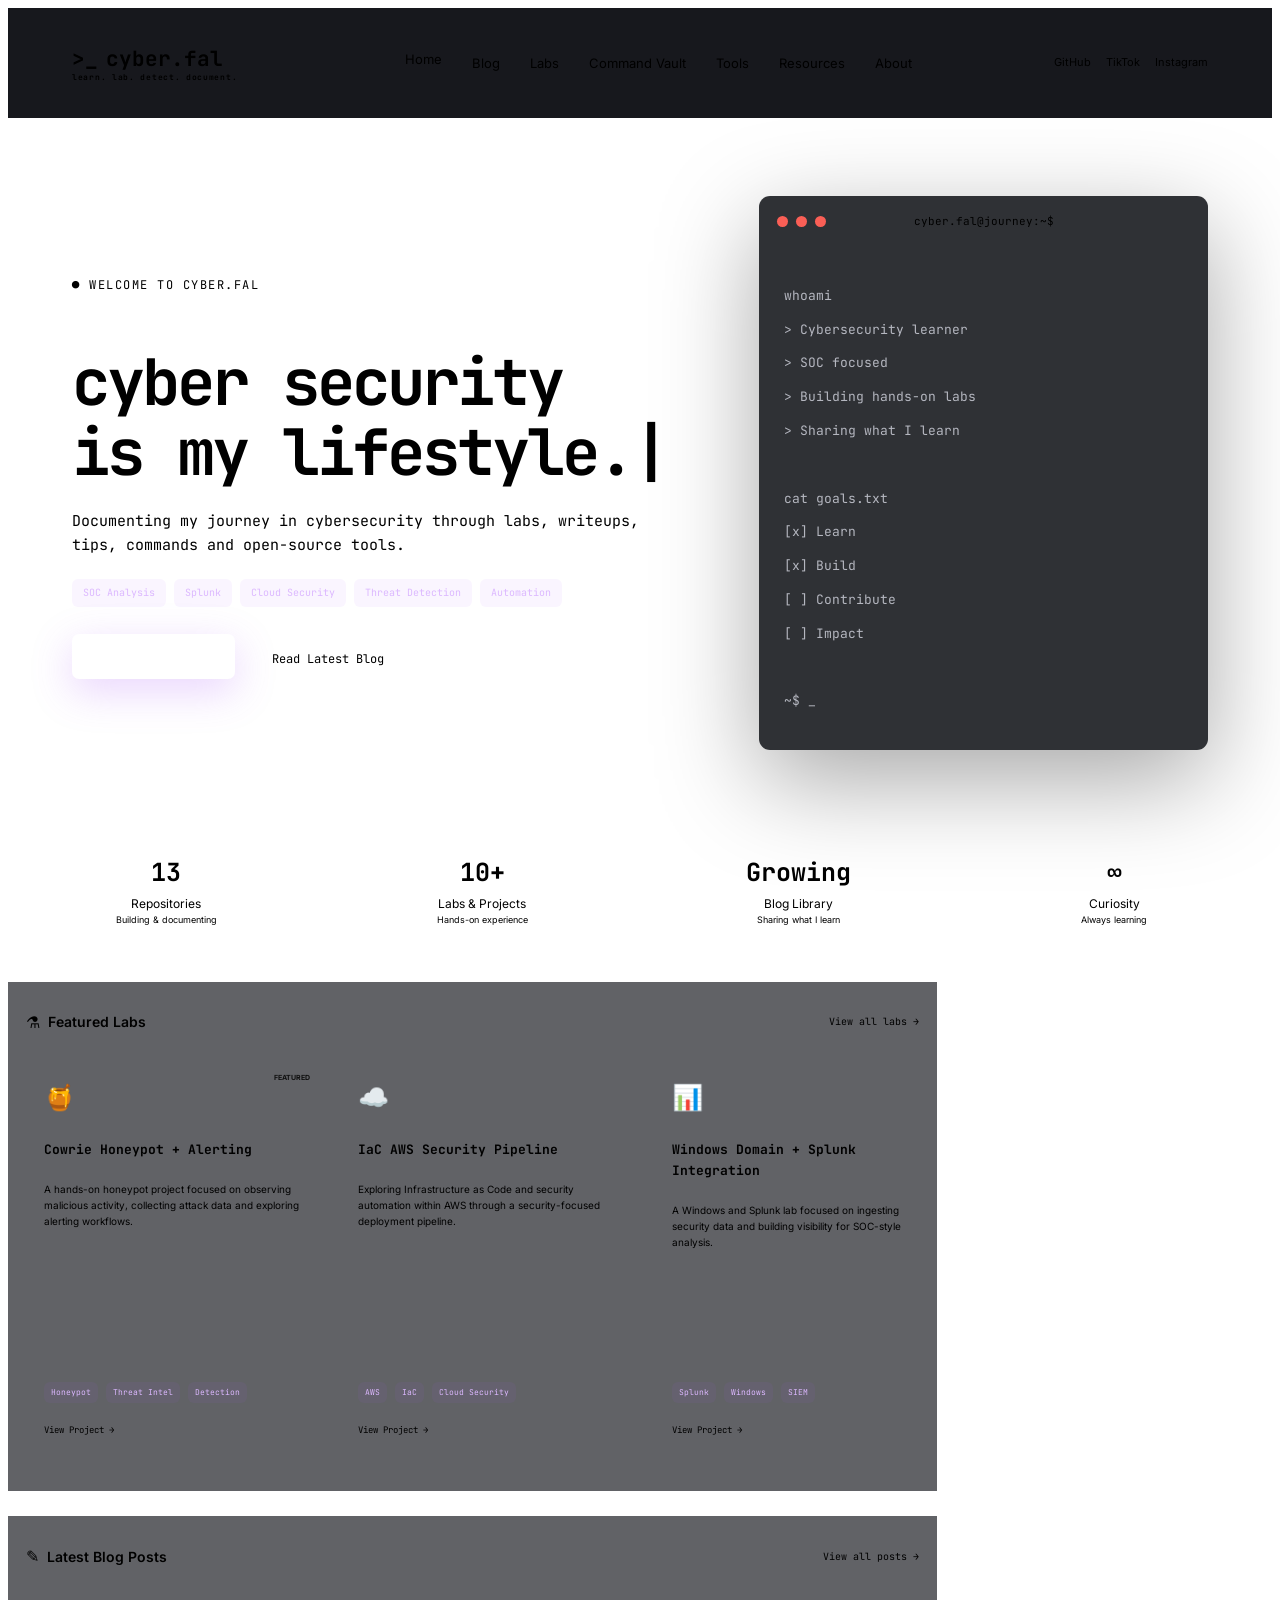
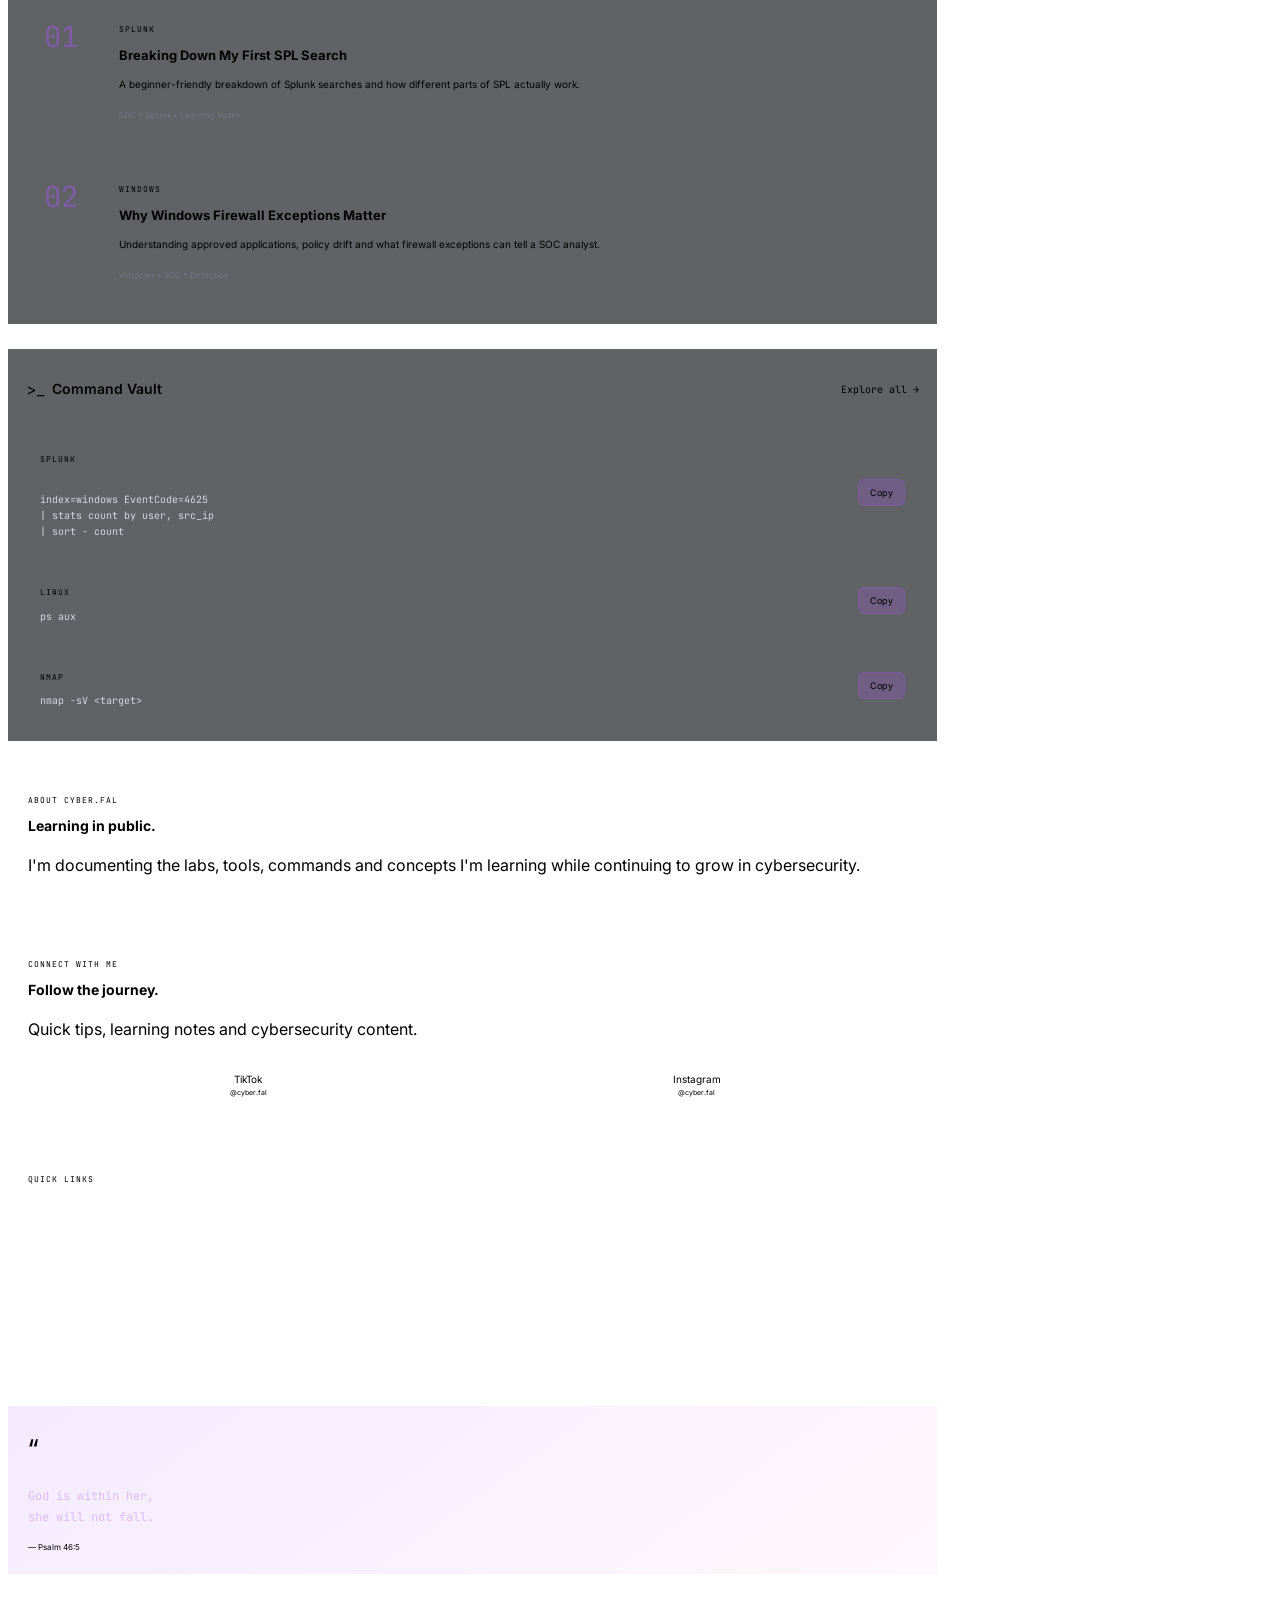
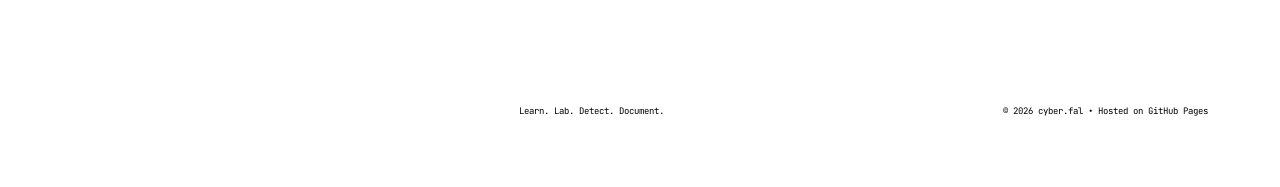
==== commit 401a2e38: "Update index.html" ====
--- a/index.html
+++ b/index.html
@@ -652,686 +652,6 @@
 
 
 
-<!-- ================= TOOLS ================= -->
-
-<!-- ================= SECURITY TOOLS ================= -->
-
-<section id="tools" class="section">
-
-    <div class="section-heading">
-
-        <div>
-            <span class="section-icon">⚒</span>
-            <h2>Security Tools & References</h2>
-        </div>
-
-    </div>
-
-
-    <p class="section-intro">
-        Tools I use, reference, or keep bookmarked for
-        malware analysis, reputation checks, DNS research,
-        threat intelligence and vulnerability investigation.
-    </p>
-
-
-    <!-- MALWARE ANALYSIS -->
-
-    <div class="tool-category">
-
-        <p class="tool-category-label">
-            MALWARE ANALYSIS
-        </p>
-
-        <div class="tool-grid">
-
-
-            <a
-                href="https://www.virustotal.com/"
-                target="_blank"
-                rel="noopener noreferrer"
-                class="tool-card"
-            >
-                <strong>VirusTotal</strong>
-
-                <span>
-                    Analyze files, URLs, domains and IPs
-                    across multiple security engines.
-                </span>
-
-                <small>
-                    Malware • Reputation • OSINT
-                </small>
-            </a>
-
-
-            <a
-                href="https://www.hybrid-analysis.com/"
-                target="_blank"
-                rel="noopener noreferrer"
-                class="tool-card"
-            >
-                <strong>Hybrid Analysis</strong>
-
-                <span>
-                    Malware sandbox and behavioral
-                    analysis platform.
-                </span>
-
-                <small>
-                    Malware • Sandbox • Behavior
-                </small>
-            </a>
-
-
-            <a
-                href="https://any.run/"
-                target="_blank"
-                rel="noopener noreferrer"
-                class="tool-card"
-            >
-                <strong>ANY.RUN</strong>
-
-                <span>
-                    Interactive malware sandbox for
-                    observing suspicious files and processes.
-                </span>
-
-                <small>
-                    Malware • Sandbox • DFIR
-                </small>
-            </a>
-
-
-            <a
-                href="https://www.browserling.com/"
-                target="_blank"
-                rel="noopener noreferrer"
-                class="tool-card"
-            >
-                <strong>Browserling</strong>
-
-                <span>
-                    Browser testing environment useful
-                    for opening web content in an isolated browser.
-                </span>
-
-                <small>
-                    Browser • Testing • Analysis
-                </small>
-            </a>
-
-
-        </div>
-
-    </div>
-
-
-
-    <!-- URL / IP INTELLIGENCE -->
-
-    <div class="tool-category">
-
-        <p class="tool-category-label">
-            IP / URL INTELLIGENCE
-        </p>
-
-        <div class="tool-grid">
-
-
-            <a
-                href="https://urlscan.io/"
-                target="_blank"
-                rel="noopener noreferrer"
-                class="tool-card"
-            >
-                <strong>urlscan.io</strong>
-
-                <span>
-                    Analyze websites, requests,
-                    infrastructure and page behavior.
-                </span>
-
-                <small>
-                    URL • Web • Investigation
-                </small>
-            </a>
-
-
-            <a
-                href="https://www.abuseipdb.com/"
-                target="_blank"
-                rel="noopener noreferrer"
-                class="tool-card"
-            >
-                <strong>AbuseIPDB</strong>
-
-                <span>
-                    Check whether an IP address has
-                    been reported for abusive activity.
-                </span>
-
-                <small>
-                    IP Reputation • Threat Intel
-                </small>
-            </a>
-
-
-            <a
-                href="https://www.ipvoid.com/ip-blacklist-check/"
-                target="_blank"
-                rel="noopener noreferrer"
-                class="tool-card"
-            >
-                <strong>IPVoid</strong>
-
-                <span>
-                    Check IP addresses against
-                    multiple blacklist services.
-                </span>
-
-                <small>
-                    IP • Blacklists • Reputation
-                </small>
-            </a>
-
-
-            <a
-                href="https://www.ipqualityscore.com/"
-                target="_blank"
-                rel="noopener noreferrer"
-                class="tool-card"
-            >
-                <strong>IPQualityScore</strong>
-
-                <span>
-                    IP, URL and reputation intelligence
-                    for suspicious infrastructure.
-                </span>
-
-                <small>
-                    Reputation • Fraud • OSINT
-                </small>
-            </a>
-
-
-            <a
-                href="https://www.shodan.io/"
-                target="_blank"
-                rel="noopener noreferrer"
-                class="tool-card"
-            >
-                <strong>Shodan</strong>
-
-                <span>
-                    Search and research internet-connected
-                    systems and exposed services.
-                </span>
-
-                <small>
-                    Internet Exposure • OSINT
-                </small>
-            </a>
-
-
-        </div>
-
-    </div>
-
-
-
-    <!-- DNS / EMAIL -->
-
-    <div class="tool-category">
-
-        <p class="tool-category-label">
-            DNS / EMAIL INVESTIGATION
-        </p>
-
-        <div class="tool-grid">
-
-
-            <a
-                href="https://mxtoolbox.com/"
-                target="_blank"
-                rel="noopener noreferrer"
-                class="tool-card"
-            >
-                <strong>MXToolbox</strong>
-
-                <span>
-                    DNS, MX, email, blacklist and
-                    domain troubleshooting tools.
-                </span>
-
-                <small>
-                    DNS • Email • Domains
-                </small>
-            </a>
-
-
-            <a
-                href="https://emailrep.io/"
-                target="_blank"
-                rel="noopener noreferrer"
-                class="tool-card"
-            >
-                <strong>EmailRep</strong>
-
-                <span>
-                    Reputation intelligence for
-                    email addresses.
-                </span>
-
-                <small>
-                    Email • Reputation • OSINT
-                </small>
-            </a>
-
-
-            <a
-                href="https://www.nslookup.io/"
-                target="_blank"
-                rel="noopener noreferrer"
-                class="tool-card"
-            >
-                <strong>NSLookup.io</strong>
-
-                <span>
-                    Browser-based DNS lookup and
-                    record investigation.
-                </span>
-
-                <small>
-                    DNS • Domains • Investigation
-                </small>
-            </a>
-
-
-        </div>
-
-    </div>
-
-
-
-    <!-- THREAT INTELLIGENCE -->
-
-    <div class="tool-category">
-
-        <p class="tool-category-label">
-            THREAT INTELLIGENCE
-        </p>
-
-        <div class="tool-grid">
-
-
-            <a
-                href="https://exchange.xforce.ibmcloud.com/"
-                target="_blank"
-                rel="noopener noreferrer"
-                class="tool-card"
-            >
-                <strong>IBM X-Force Exchange</strong>
-
-                <span>
-                    Threat intelligence research for
-                    IPs, URLs, vulnerabilities and indicators.
-                </span>
-
-                <small>
-                    CTI • IOC • Research
-                </small>
-            </a>
-
-
-            <a
-                href="https://attack.mitre.org/"
-                target="_blank"
-                rel="noopener noreferrer"
-                class="tool-card"
-            >
-                <strong>MITRE ATT&CK</strong>
-
-                <span>
-                    Knowledge base of adversary
-                    tactics, techniques and procedures.
-                </span>
-
-                <small>
-                    ATT&CK • Detection • TTPs
-                </small>
-            </a>
-
-
-        </div>
-
-    </div>
-
-
-
-    <!-- REFERENCES -->
-
-    <div class="tool-category">
-
-        <p class="tool-category-label">
-            TECHNICAL REFERENCES
-        </p>
-
-        <div class="tool-grid">
-
-
-            <a
-                href="https://www.iana.org/assignments/protocol-numbers/protocol-numbers.xhtml"
-                target="_blank"
-                rel="noopener noreferrer"
-                class="tool-card"
-            >
-                <strong>IANA Protocol Numbers</strong>
-
-                <span>
-                    Official reference for assigned
-                    Internet Protocol numbers.
-                </span>
-
-                <small>
-                    Networking • Protocols • Reference
-                </small>
-            </a>
-
-
-        </div>
-
-    </div>
-
-
-
-    <!-- VULNERABILITIES -->
-
-    <div class="tool-category">
-
-        <p class="tool-category-label">
-            VULNERABILITIES / CVEs
-        </p>
-
-        <div class="tool-grid">
-
-
-            <a
-                href="https://msrc.microsoft.com/update-guide/vulnerability"
-                target="_blank"
-                rel="noopener noreferrer"
-                class="tool-card"
-            >
-                <strong>Microsoft Security Update Guide</strong>
-
-                <span>
-                    Microsoft vulnerability and
-                    security update information.
-                </span>
-
-                <small>
-                    CVE • Microsoft • Vulnerabilities
-                </small>
-            </a>
-
-
-            <a
-                href="https://app.opencve.io/cve/"
-                target="_blank"
-                rel="noopener noreferrer"
-                class="tool-card"
-            >
-                <strong>OpenCVE</strong>
-
-                <span>
-                    CVE tracking and vulnerability
-                    monitoring resource.
-                </span>
-
-                <small>
-                    CVE • Monitoring • Vulnerabilities
-                </small>
-            </a>
-
-
-        </div>
-
-    </div>
-
-
-</section>
-
-
-<!-- ================= RESOURCES ================= -->
-
-<section id="resources" class="section">
-
-    <div class="section-heading">
-
-        <div>
-            <span class="section-icon">⌁</span>
-            <h2>Stay Up to Date</h2>
-        </div>
-
-    </div>
-
-
-    <p class="section-intro">
-        Training, cybersecurity news and industry resources
-        I use to keep learning and stay aware of what's
-        happening in security.
-    </p>
-
-
-    <!-- TRAINING -->
-
-    <div class="tool-category">
-
-        <p class="tool-category-label">
-            TRAINING / LEARNING
-        </p>
-
-        <div class="resource-grid">
-
-
-            <a
-                href="https://www.youtube.com/@simplycyber"
-                target="_blank"
-                rel="noopener noreferrer"
-                class="resource-card"
-            >
-
-                <div class="resource-card-icon">
-                    ▶
-                </div>
-
-                <div>
-                    <strong>
-                        Simply Cyber
-                    </strong>
-
-                    <p>
-                        Cybersecurity career,
-                        learning and industry content.
-                    </p>
-
-                    <small>
-                        YouTube • Learning
-                    </small>
-                </div>
-
-            </a>
-
-
-            <a
-                href="https://www.youtube.com/@AntisyphonTraining"
-                target="_blank"
-                rel="noopener noreferrer"
-                class="resource-card"
-            >
-
-                <div class="resource-card-icon">
-                    ▶
-                </div>
-
-                <div>
-                    <strong>
-                        Antisyphon Training
-                    </strong>
-
-                    <p>
-                        Technical cybersecurity
-                        training and educational content.
-                    </p>
-
-                    <small>
-                        YouTube • Training
-                    </small>
-                </div>
-
-            </a>
-
-
-        </div>
-
-    </div>
-
-
-
-    <!-- NEWS / INDUSTRY -->
-
-    <div class="tool-category">
-
-        <p class="tool-category-label">
-            NEWS / INDUSTRY
-        </p>
-
-        <div class="resource-grid">
-
-
-            <a
-                href="https://cisoseries.com/"
-                target="_blank"
-                rel="noopener noreferrer"
-                class="resource-card"
-            >
-
-                <div class="resource-card-icon">
-                    ◉
-                </div>
-
-                <div>
-                    <strong>
-                        CISO Series
-                    </strong>
-
-                    <p>
-                        Cybersecurity leadership,
-                        practitioner and industry discussions.
-                    </p>
-
-                    <small>
-                        Industry • Security Leadership
-                    </small>
-                </div>
-
-            </a>
-
-
-            <a
-                href="https://www.cyware.com/blog"
-                target="_blank"
-                rel="noopener noreferrer"
-                class="resource-card"
-            >
-
-                <div class="resource-card-icon">
-                    ◉
-                </div>
-
-                <div>
-                    <strong>
-                        Cyware
-                    </strong>
-
-                    <p>
-                        Cyber threat intelligence,
-                        security news and research.
-                    </p>
-
-                    <small>
-                        CTI • News
-                    </small>
-                </div>
-
-            </a>
-
-
-            <a
-                href="https://thehackernews.com/"
-                target="_blank"
-                rel="noopener noreferrer"
-                class="resource-card"
-            >
-
-                <div class="resource-card-icon">
-                    ◉
-                </div>
-
-                <div>
-                    <strong>
-                        The Hacker News
-                    </strong>
-
-                    <p>
-                        Security news, vulnerabilities,
-                        campaigns and threat activity.
-                    </p>
-
-                    <small>
-                        News • Threats • Vulnerabilities
-                    </small>
-                </div>
-
-            </a>
-
-
-            <a
-                href="https://thecyberwire.com/"
-                target="_blank"
-                rel="noopener noreferrer"
-                class="resource-card"
-            >
-
-                <div class="resource-card-icon">
-                    ◉
-                </div>
-
-                <div>
-                    <strong>
-                        The CyberWire
-                    </strong>
-
-                    <p>
-                        Cybersecurity news,
-                        analysis and industry briefings.
-                    </p>
-
-                    <small>
-                        News • Analysis
-                    </small>
-                </div>
-
-            </a>
-
-
-        </div>
-
-    </div>
-
-
-</section>
-
 <!-- ================= SIDEBAR ================= -->
 
 <aside class="sidebar">
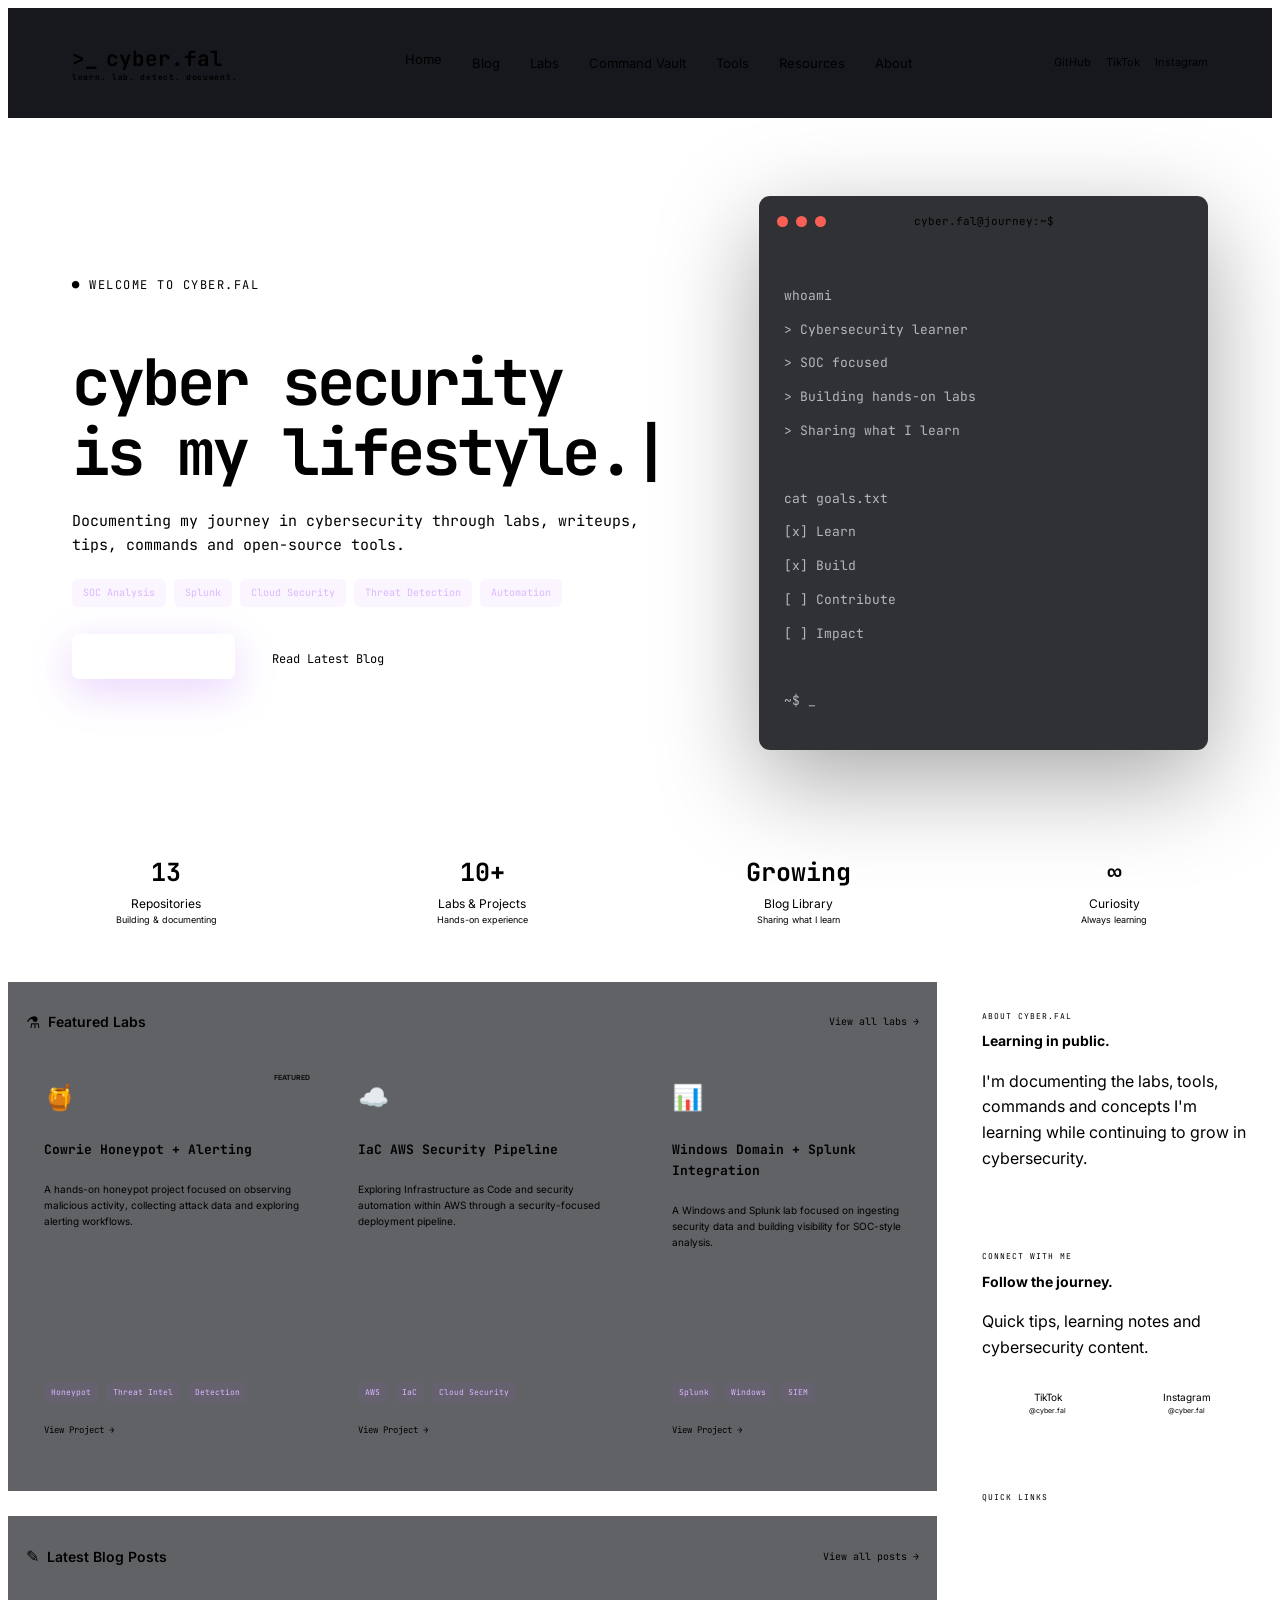
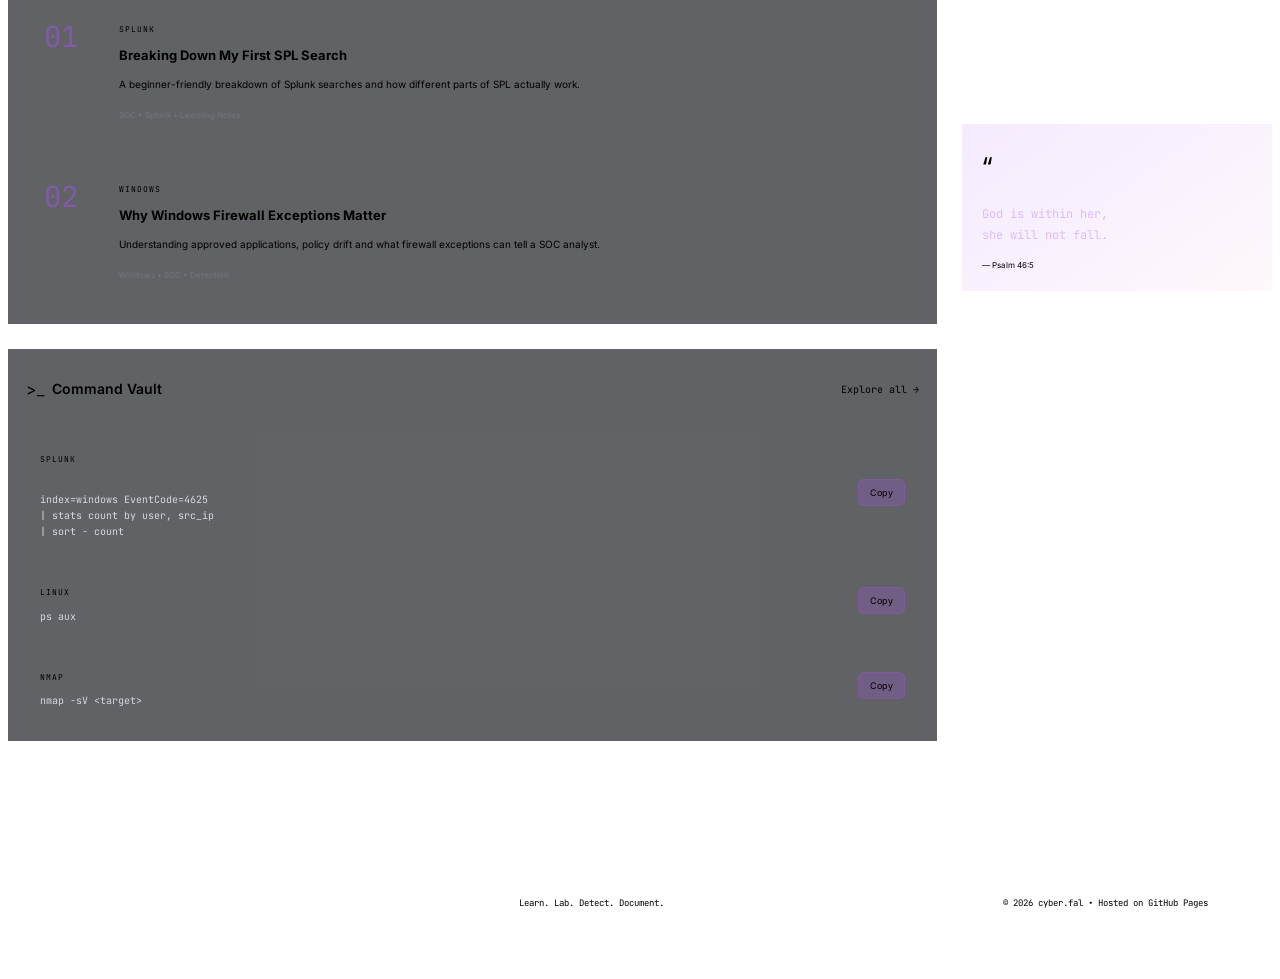
==== commit c200d089: "Update index.html" ====
--- a/index.html
+++ b/index.html
@@ -651,6 +651,9 @@
 </section>
 
 
+<!-- END MAIN CONTENT -->
+</div>
+
 
 <!-- ================= SIDEBAR ================= -->
 
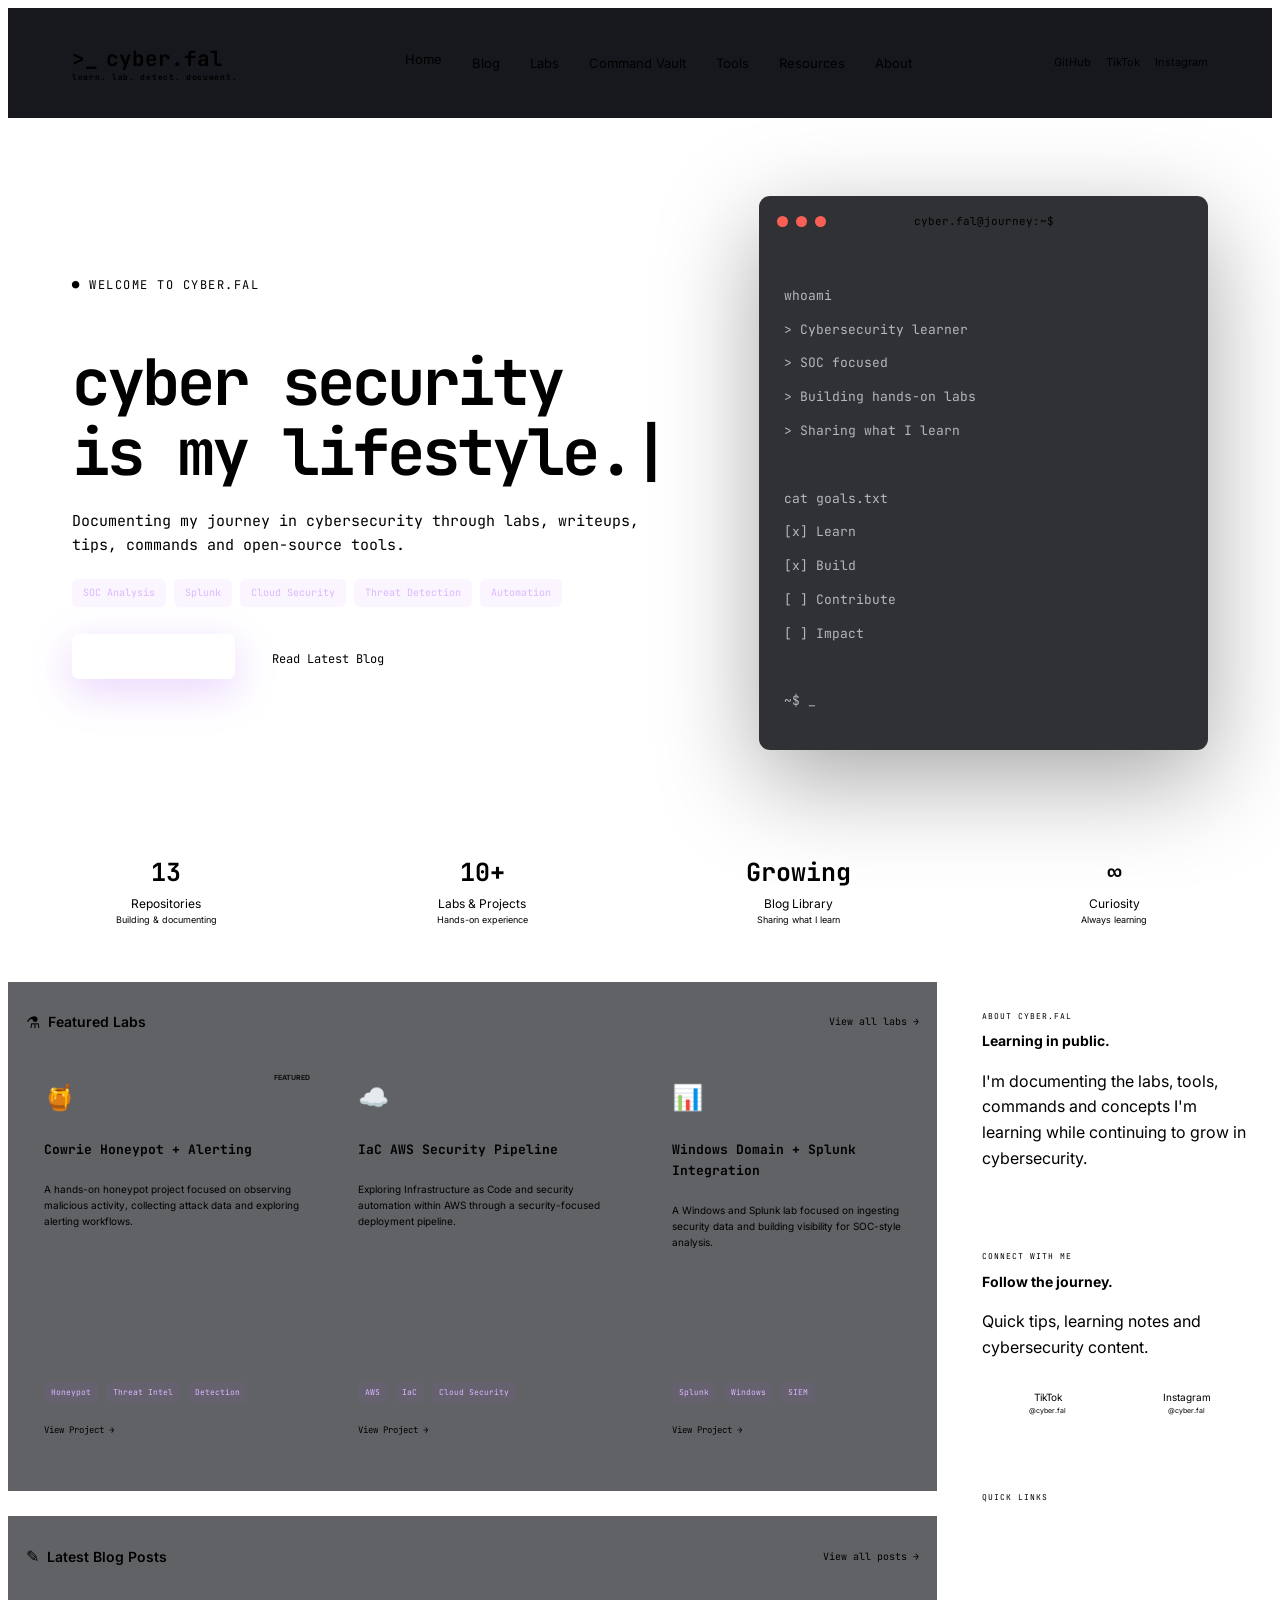
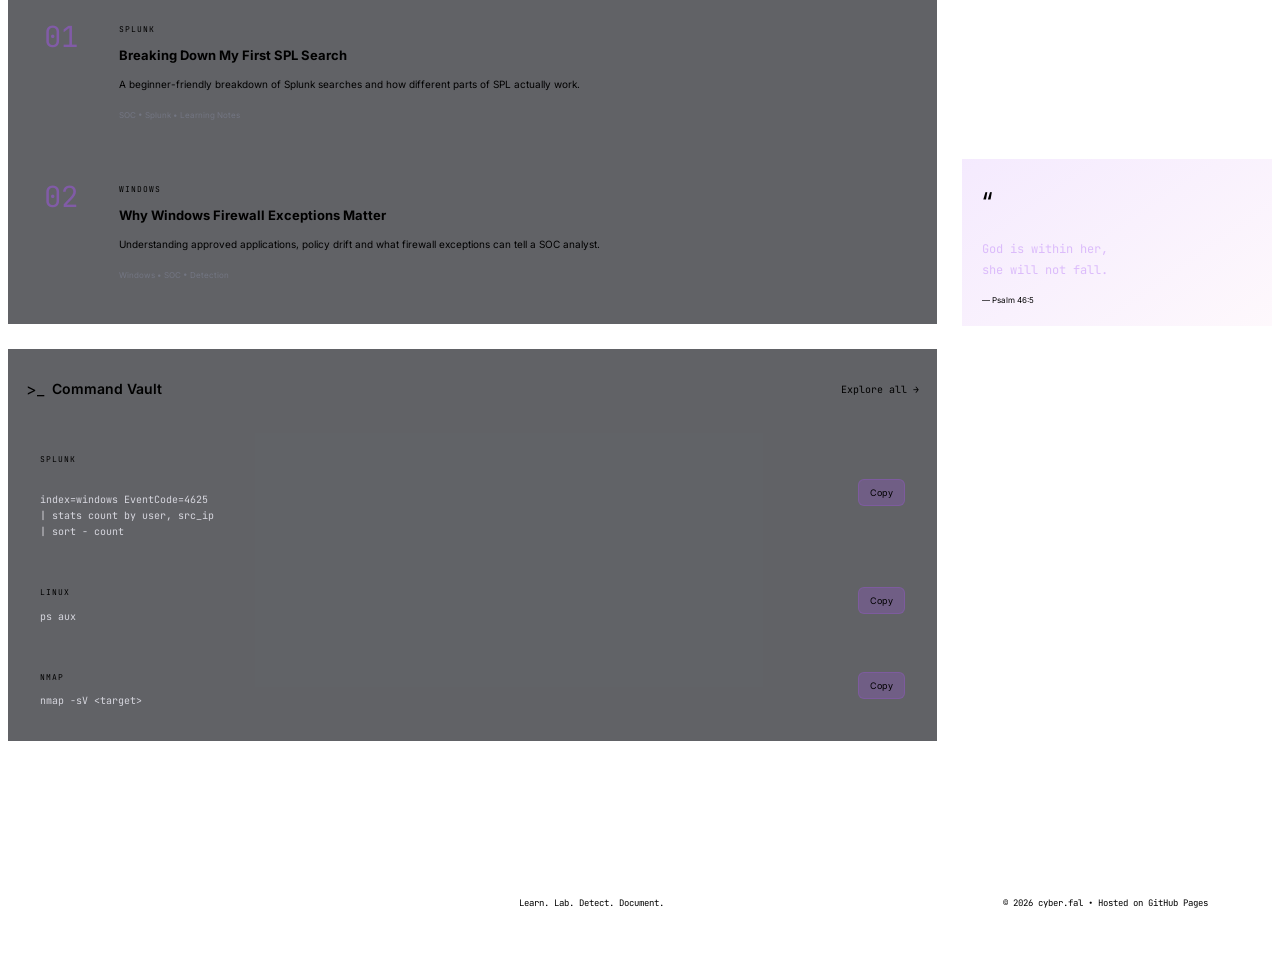
==== commit 5c07c8b3: "Update index.html" ====
--- a/index.html
+++ b/index.html
@@ -743,8 +743,13 @@
             <span>→</span>
         </a>
 
-        <a href="#tools">
+        <a href="tools.html">
             Tools
+            <span>→</span>
+        </a>
+
+        <a href="resources.html">
+            Resources
             <span>→</span>
         </a>
 
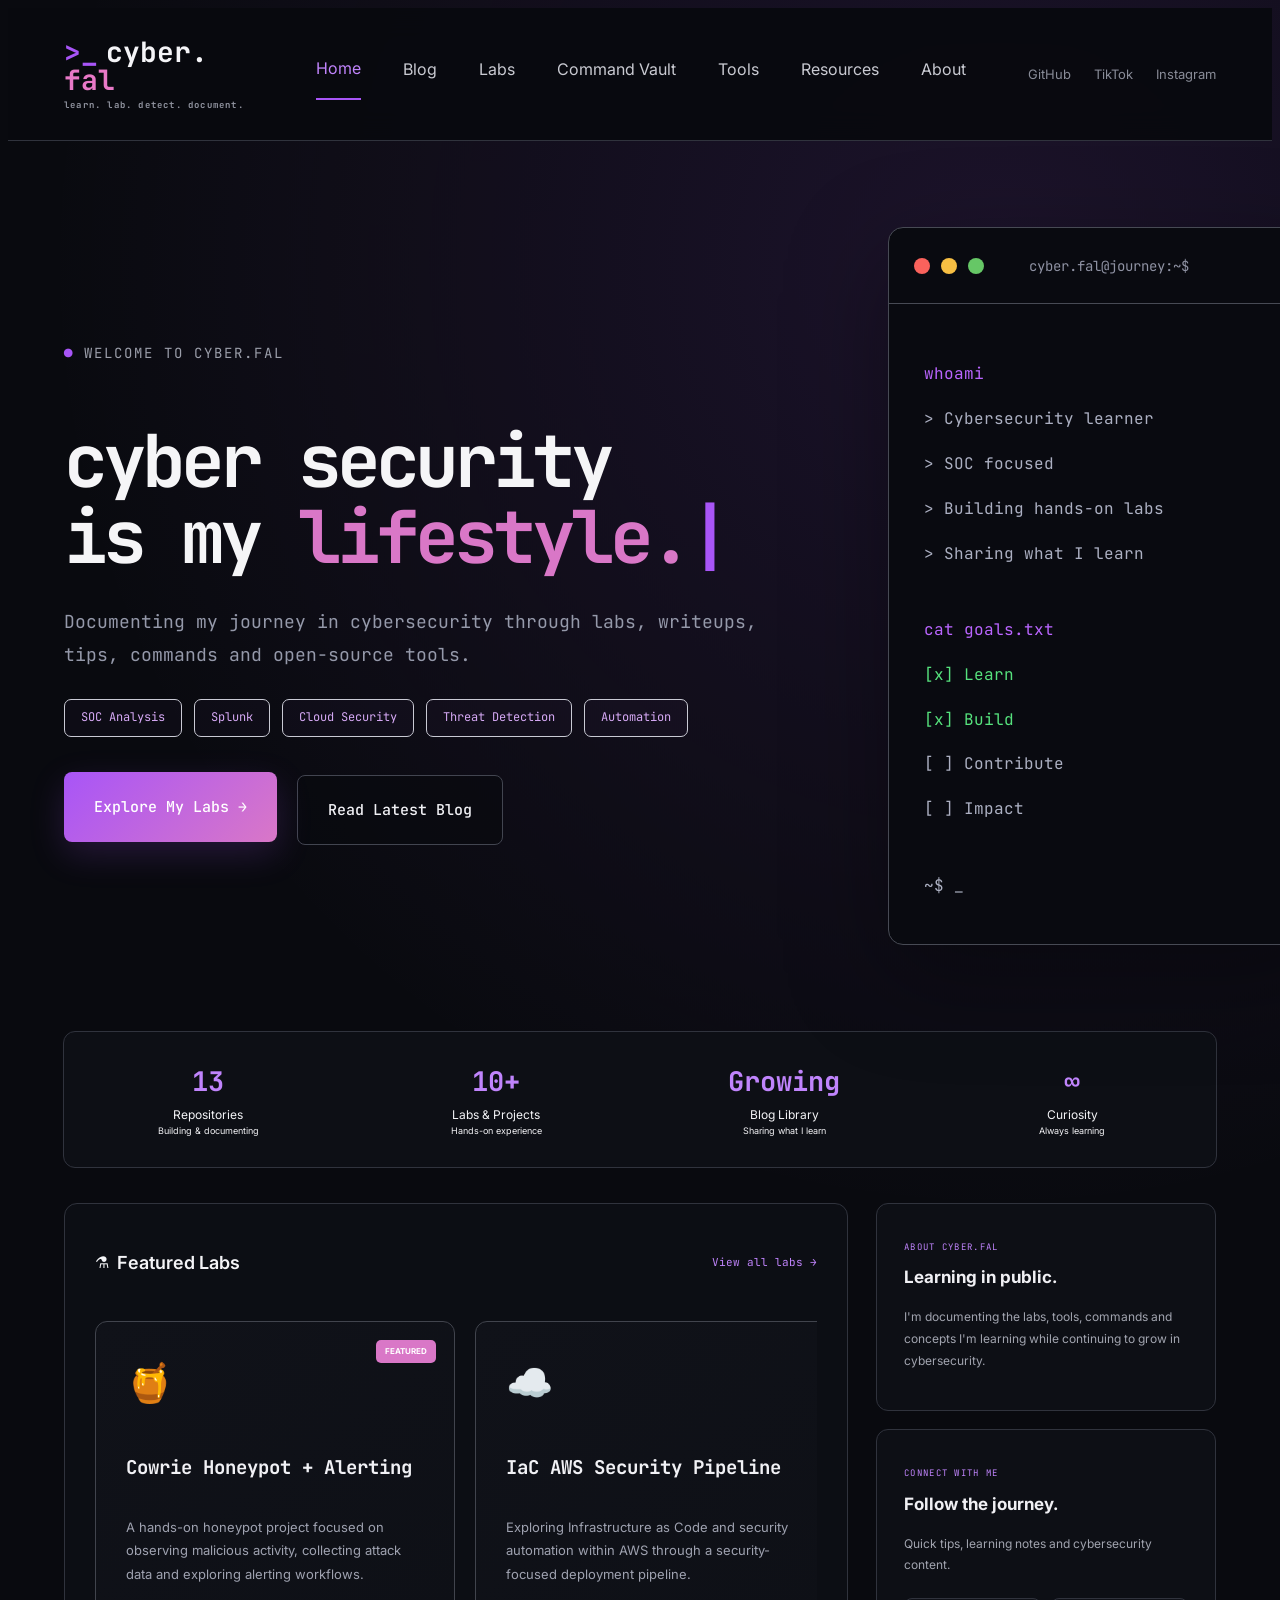
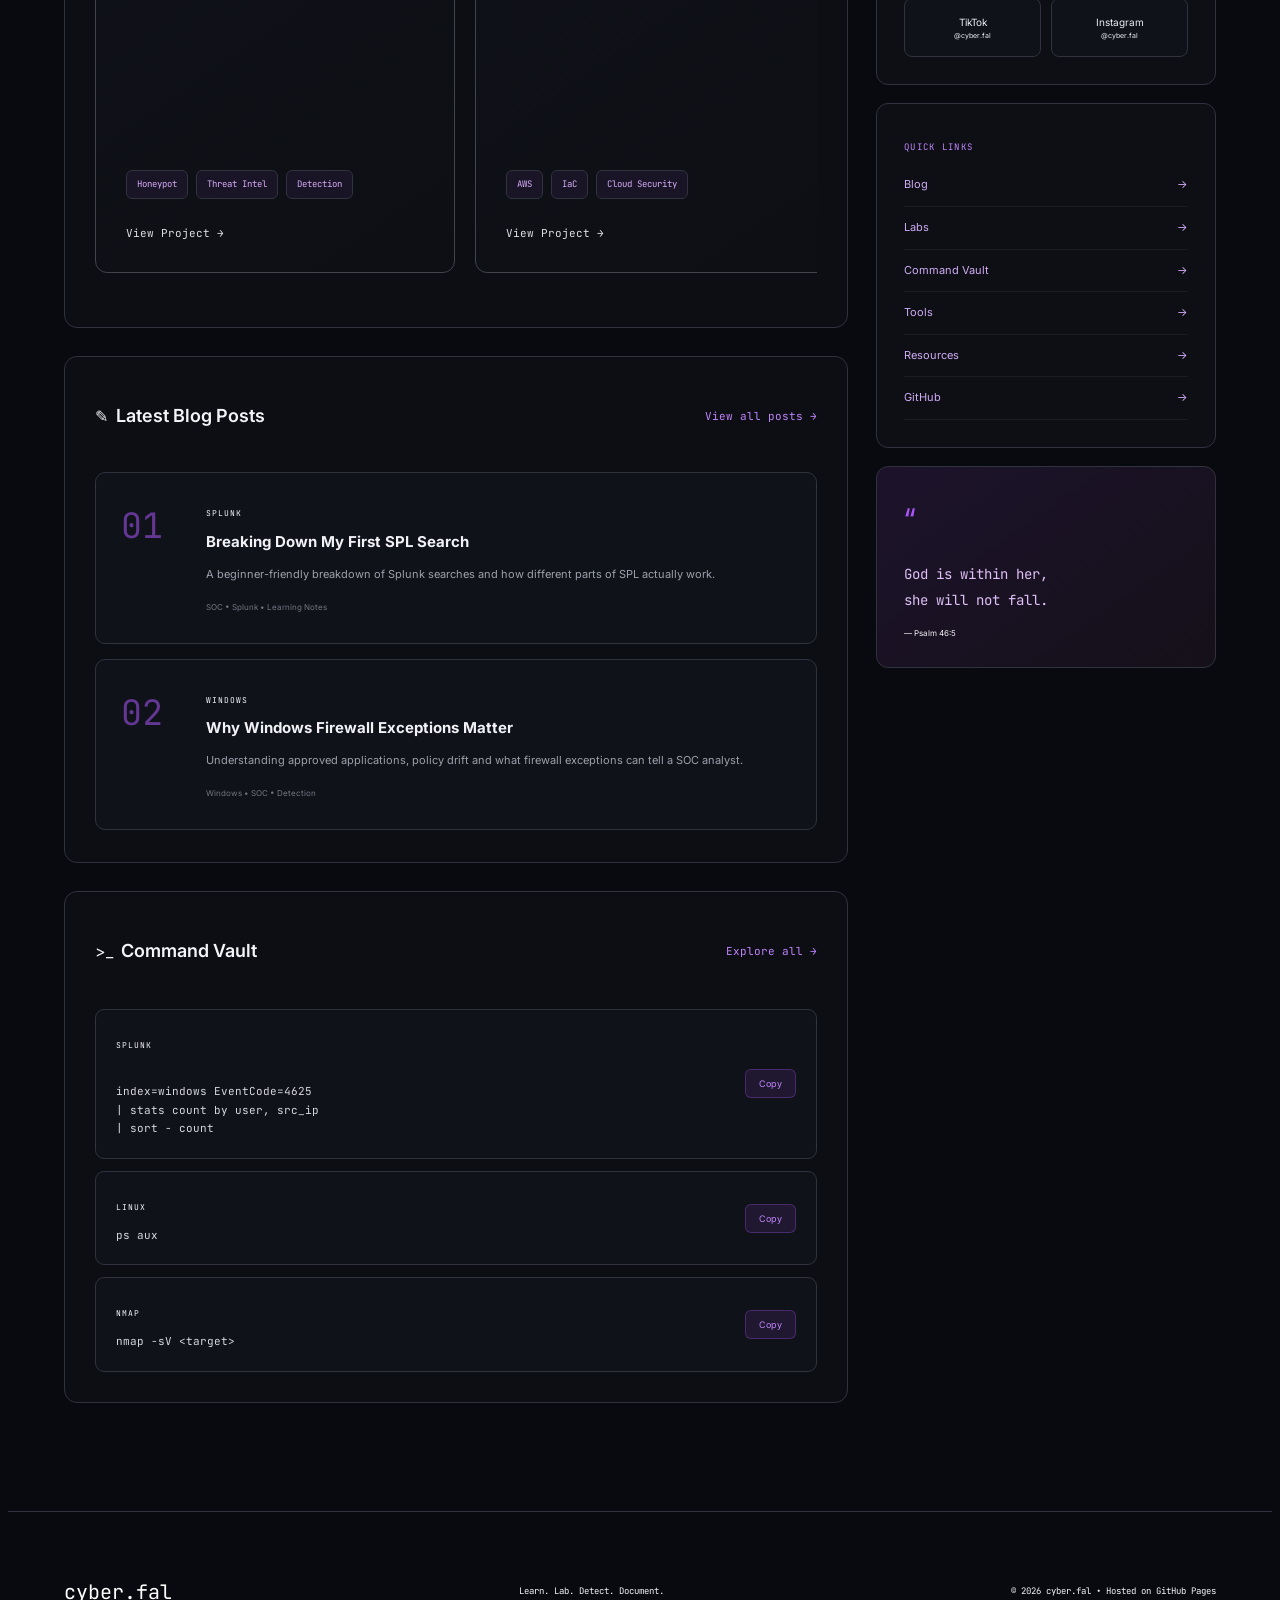
==== commit a346176f: "Update index.html" ====
--- a/index.html
+++ b/index.html
@@ -23,7 +23,7 @@
     <link rel="stylesheet" href="style.css">
 </head>
 
-<body>
+<body class="home-page">
 
 <!-- ================= NAVIGATION ================= -->
 
@@ -43,7 +43,7 @@
         <a class="active" href="#">Home</a>
         <a href="blog/">Blog</a>
         <a href="#labs">Labs</a>
-        <a href="#commands">Command Vault</a>
+        <a href="command-vault.html">Command Vault</a>
         <a href="tools.html">Tools</a>
         <a href="resources.html">Resources</a>
         <a href="#about">About</a>
@@ -564,7 +564,7 @@
             <h2>Command Vault</h2>
         </div>
 
-        <a href="#">
+        <a href="command-vault.html">
             Explore all →
         </a>
 
@@ -728,7 +728,7 @@
 
     <div class="quick-links">
 
-        <a href="#blog">
+        <a  href="blog/">
             Blog
             <span>→</span>
         </a>
@@ -738,7 +738,7 @@
             <span>→</span>
         </a>
 
-        <a href="#commands">
+        <a href="command-vault.html">
             Command Vault
             <span>→</span>
         </a>
--- a/style.css
+++ b/style.css
@@ -2991,3 +2991,574 @@
     }
 
 }
+
+/* =========================================================
+   COMMAND VAULT PAGE
+========================================================= */
+
+.vault-page {
+    width: min(1280px, calc(100% - 70px));
+    margin: 0 auto;
+    padding: 75px 0 100px;
+}
+
+
+/* HERO */
+
+.vault-hero {
+    max-width: 900px;
+    margin-bottom: 45px;
+}
+
+
+.vault-hero h1 {
+    margin: 15px 0 22px;
+
+    color: #f4f4f7;
+
+    font-family:
+        "JetBrains Mono",
+        monospace;
+
+    font-size:
+        clamp(48px, 6vw, 78px);
+
+    line-height: 1.06;
+
+    letter-spacing: -4px;
+}
+
+
+.vault-hero h1 span {
+    color: var(--pink);
+}
+
+
+.vault-hero > p:last-of-type {
+    max-width: 780px;
+
+    color: var(--muted);
+
+    font-family:
+        "JetBrains Mono",
+        monospace;
+
+    font-size: 13px;
+
+    line-height: 1.8;
+}
+
+
+.vault-status {
+    display: inline-flex;
+
+    align-items: center;
+
+    gap: 10px;
+
+    margin-top: 24px;
+
+    padding: 10px 14px;
+
+    border:
+        1px solid rgba(168,85,247,.28);
+
+    border-radius: 7px;
+
+    background:
+        rgba(168,85,247,.06);
+
+    font-family:
+        "JetBrains Mono",
+        monospace;
+
+    font-size: 9px;
+}
+
+
+.vault-status > span {
+    color: var(--purple);
+}
+
+
+.vault-status p {
+    color: var(--muted);
+}
+
+
+.vault-status strong {
+    color: var(--green);
+}
+
+
+
+/* =========================================================
+   SEARCH + FILTER
+========================================================= */
+
+.vault-controls {
+    position: sticky;
+
+    top: 80px;
+
+    z-index: 20;
+
+    display: flex;
+
+    align-items: center;
+
+    justify-content: space-between;
+
+    gap: 20px;
+
+    margin-bottom: 50px;
+
+    padding: 15px;
+
+    border:
+        1px solid var(--border);
+
+    border-radius: 10px;
+
+    background:
+        rgba(9,10,15,.93);
+
+    backdrop-filter:
+        blur(18px);
+}
+
+
+.vault-search {
+    min-width: 290px;
+
+    display: flex;
+
+    align-items: center;
+
+    gap: 10px;
+
+    padding: 10px 14px;
+
+    border:
+        1px solid #30333d;
+
+    border-radius: 7px;
+
+    background: #080a0f;
+}
+
+
+.vault-search span {
+    color: var(--purple-light);
+
+    font-family:
+        "JetBrains Mono",
+        monospace;
+}
+
+
+.vault-search input {
+    width: 100%;
+
+    border: none;
+
+    outline: none;
+
+    background: transparent;
+
+    color: #e5e5ea;
+
+    font-family:
+        "JetBrains Mono",
+        monospace;
+
+    font-size: 10px;
+}
+
+
+.vault-search input::placeholder {
+    color: #696c78;
+}
+
+
+.vault-filters {
+    display: flex;
+
+    flex-wrap: wrap;
+
+    gap: 7px;
+}
+
+
+.vault-filter {
+    padding: 8px 11px;
+
+    border:
+        1px solid #30333d;
+
+    border-radius: 6px;
+
+    background: #0c0e14;
+
+    color: #a2a5b0;
+
+    font-family:
+        "JetBrains Mono",
+        monospace;
+
+    font-size: 8px;
+
+    cursor: pointer;
+
+    transition: .2s ease;
+}
+
+
+.vault-filter:hover {
+    border-color:
+        rgba(168,85,247,.55);
+
+    color: #d7b3fa;
+}
+
+
+.vault-filter.active {
+    border-color: #a855f7;
+
+    background:
+        rgba(168,85,247,.14);
+
+    color: #dfc1ff;
+}
+
+
+
+/* =========================================================
+   CATEGORY
+========================================================= */
+
+.vault-category {
+    margin-bottom: 55px;
+}
+
+
+.vault-category-heading {
+    display: flex;
+
+    align-items: flex-end;
+
+    justify-content: space-between;
+
+    margin-bottom: 18px;
+
+    padding-bottom: 15px;
+
+    border-bottom:
+        1px solid #272a34;
+}
+
+
+.vault-category-heading > div {
+    display: flex;
+
+    align-items: center;
+
+    gap: 15px;
+}
+
+
+.vault-category-heading > div > span {
+    color:
+        rgba(168,85,247,.55);
+
+    font-family:
+        "JetBrains Mono",
+        monospace;
+
+    font-size: 24px;
+}
+
+
+.vault-category-heading p {
+    color: var(--purple-light);
+
+    font-family:
+        "JetBrains Mono",
+        monospace;
+
+    font-size: 7px;
+
+    letter-spacing: 1px;
+}
+
+
+.vault-category-heading h2 {
+    color: #f2f2f5;
+
+    font-family:
+        "JetBrains Mono",
+        monospace;
+
+    font-size: 22px;
+}
+
+
+.vault-category-heading small {
+    color: #6f727e;
+
+    font-family:
+        "JetBrains Mono",
+        monospace;
+
+    font-size: 7px;
+}
+
+
+
+/* =========================================================
+   COMMAND CARDS
+========================================================= */
+
+.vault-grid {
+    display: grid;
+
+    grid-template-columns:
+        repeat(2, minmax(0, 1fr));
+
+    gap: 14px;
+}
+
+
+.vault-card {
+    min-width: 0;
+
+    padding: 22px;
+
+    border:
+        1px solid #30333d;
+
+    border-radius: 10px;
+
+    background:
+        linear-gradient(
+            145deg,
+            #101219,
+            #0b0d12
+        );
+
+    transition:
+        transform .22s ease,
+        border-color .22s ease,
+        background .22s ease;
+}
+
+
+.vault-card:hover {
+    transform:
+        translateY(-3px);
+
+    border-color:
+        rgba(168,85,247,.60);
+
+    background:
+        linear-gradient(
+            145deg,
+            rgba(168,85,247,.07),
+            #0b0d12
+        );
+}
+
+
+.vault-card-top {
+    display: flex;
+
+    align-items: flex-start;
+
+    justify-content: space-between;
+
+    gap: 20px;
+
+    margin-bottom: 13px;
+}
+
+
+.vault-card h3 {
+    margin-top: 7px;
+
+    color: #f2f2f5;
+
+    font-family:
+        "JetBrains Mono",
+        monospace;
+
+    font-size: 13px;
+}
+
+
+.vault-description {
+    max-width: 580px;
+
+    margin-bottom: 17px;
+
+    color: #9396a2;
+
+    font-size: 10px;
+
+    line-height: 1.7;
+}
+
+
+.vault-card pre {
+    overflow-x: auto;
+
+    margin:
+        0 0 17px;
+
+    padding: 15px;
+
+    border:
+        1px solid #252832;
+
+    border-radius: 7px;
+
+    background: #07090e;
+}
+
+
+.vault-card code {
+    color: #dfe0e5;
+
+    font-family:
+        "JetBrains Mono",
+        monospace;
+
+    font-size: 9px;
+
+    line-height: 1.7;
+
+    white-space: pre-wrap;
+}
+
+
+.vault-tags {
+    display: flex;
+
+    flex-wrap: wrap;
+
+    gap: 6px;
+}
+
+
+.vault-tags span {
+    padding: 5px 8px;
+
+    border:
+        1px solid
+        rgba(168,85,247,.20);
+
+    border-radius: 5px;
+
+    background:
+        rgba(168,85,247,.055);
+
+    color: #c9a7ea;
+
+    font-family:
+        "JetBrains Mono",
+        monospace;
+
+    font-size: 7px;
+}
+
+
+
+/* EMPTY */
+
+.vault-empty {
+    padding: 45px;
+
+    border:
+        1px dashed #343741;
+
+    border-radius: 10px;
+
+    color: #777a86;
+
+    text-align: center;
+
+    font-family:
+        "JetBrains Mono",
+        monospace;
+}
+
+
+.vault-empty span {
+    color: var(--purple);
+}
+
+
+
+/* =========================================================
+   COMMAND VAULT RESPONSIVE
+========================================================= */
+
+@media (max-width: 1000px) {
+
+    .vault-controls {
+        position: static;
+
+        flex-direction: column;
+
+        align-items: stretch;
+    }
+
+
+    .vault-search {
+        min-width: 0;
+    }
+
+
+    .vault-grid {
+        grid-template-columns: 1fr;
+    }
+
+}
+
+
+@media (max-width: 650px) {
+
+    .vault-page {
+        width:
+            calc(100% - 30px);
+
+        padding:
+            50px 0 70px;
+    }
+
+
+    .vault-hero h1 {
+        font-size: 43px;
+
+        letter-spacing: -2px;
+    }
+
+
+    .vault-category-heading {
+        align-items: flex-start;
+
+        flex-direction: column;
+
+        gap: 8px;
+    }
+
+
+    .vault-card {
+        padding: 17px;
+    }
+
+
+    .vault-card-top {
+        gap: 12px;
+    }
+
+}
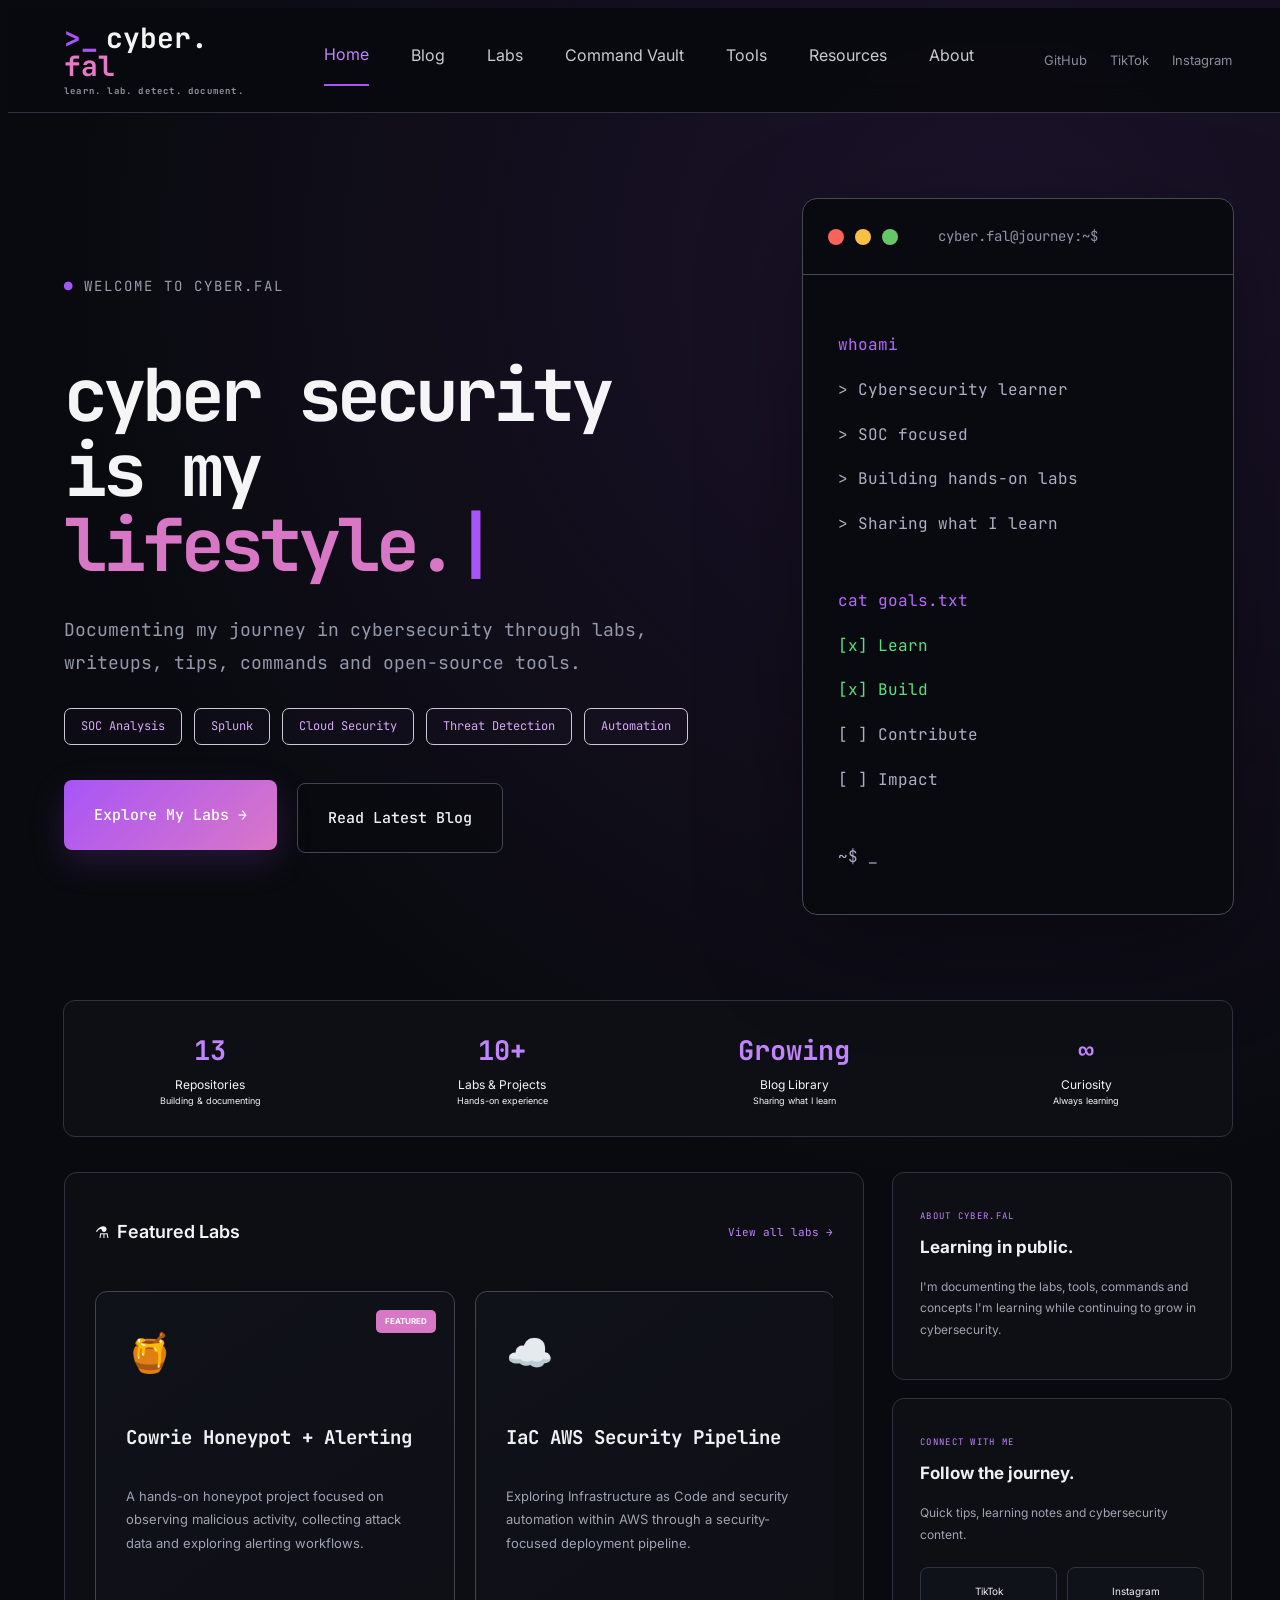
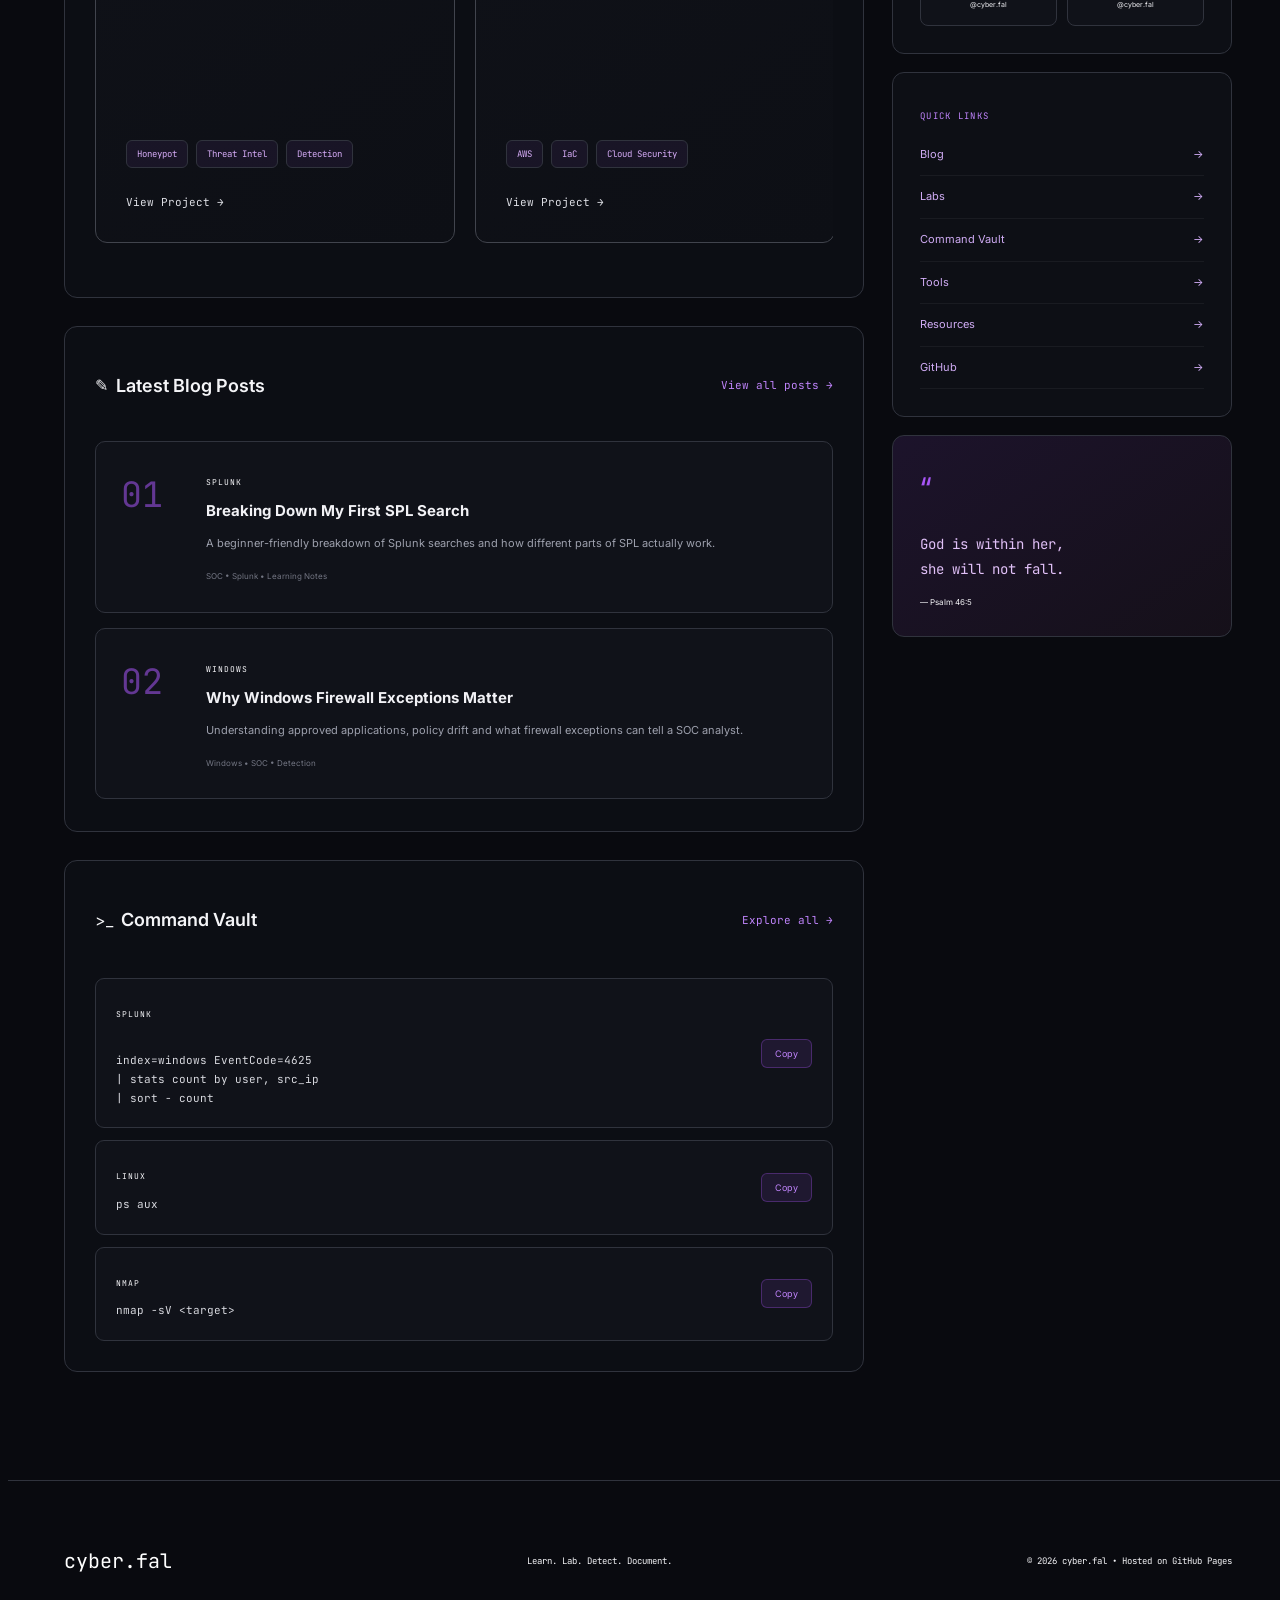
==== commit f0368ac6: "Update index.html" ====
--- a/index.html
+++ b/index.html
@@ -46,7 +46,7 @@
         <a href="command-vault.html">Command Vault</a>
         <a href="tools.html">Tools</a>
         <a href="resources.html">Resources</a>
-        <a href="#about">About</a>
+        <a href="about.html">About</a>
 
     </nav>
 
--- a/style.css
+++ b/style.css
@@ -3562,3 +3562,850 @@
     }
 
 }
+
+/* =========================================================
+   FIX PAGE-LEVEL HORIZONTAL OVERFLOW
+========================================================= */
+
+html,
+body {
+    width: 100%;
+    max-width: 100%;
+    overflow-x: hidden;
+}
+
+.home-page {
+    width: 100%;
+    max-width: 100vw;
+    overflow-x: hidden;
+}
+
+/* Allow grid children to shrink instead of forcing page wider */
+.home-page .hero-copy,
+.home-page .terminal,
+.home-page .main-content,
+.home-page .sidebar,
+.home-page .content-layout {
+    min-width: 0;
+}
+
+/* Keep hero inside viewport */
+.home-page .hero {
+    width: 100%;
+    max-width: 1760px;
+    box-sizing: border-box;
+}
+
+/* Keep navbar from creating overflow */
+.home-page .navbar {
+    width: 100%;
+    max-width: 100vw;
+    box-sizing: border-box;
+}
+
+/* IMPORTANT:
+   Featured Labs can still scroll INSIDE its own container */
+.home-page .lab-grid {
+    max-width: 100%;
+    overflow-x: auto;
+    overflow-y: hidden;
+}
+
+/* =========================================================
+   CYBER.FAL — ABOUT PAGE
+========================================================= */
+
+.about-page {
+    width: min(1180px, calc(100% - 60px));
+    margin: 0 auto;
+    padding: 70px 0 100px;
+}
+
+
+/* =========================================================
+   HERO
+========================================================= */
+
+.about-hero {
+    display: grid;
+
+    grid-template-columns:
+        minmax(0, 1.15fr)
+        minmax(350px, .85fr);
+
+    gap: 65px;
+
+    align-items: center;
+
+    padding: 55px;
+
+    margin-bottom: 22px;
+
+    border: 1px solid #343741;
+
+    border-radius: 17px;
+
+    background:
+        radial-gradient(
+            circle at 85% 12%,
+            rgba(168, 85, 247, .17),
+            transparent 38%
+        ),
+        linear-gradient(
+            145deg,
+            #101219,
+            #090a0f
+        );
+}
+
+
+.about-hero .eyebrow {
+    color: #a8aab5;
+
+    font-family:
+        "JetBrains Mono",
+        monospace;
+
+    font-size: 10px;
+
+    letter-spacing: 1.8px;
+}
+
+
+.about-hero h1 {
+    margin: 18px 0 20px;
+
+    color: #f4f4f7;
+
+    font-family:
+        "JetBrains Mono",
+        monospace;
+
+    font-size:
+        clamp(54px, 6vw, 82px);
+
+    line-height: 1.03;
+
+    letter-spacing: -4px;
+}
+
+
+.about-hero h1 span {
+    color: var(--pink);
+}
+
+
+.about-lead {
+    max-width: 650px;
+
+    color: #a4a7b3;
+
+    font-size: 14px;
+
+    line-height: 1.9;
+}
+
+
+.about-tags {
+    display: flex;
+
+    flex-wrap: wrap;
+
+    gap: 8px;
+
+    margin-top: 24px;
+}
+
+
+.about-tags span {
+    padding: 7px 11px;
+
+    border:
+        1px solid
+        rgba(168, 85, 247, .32);
+
+    border-radius: 7px;
+
+    background:
+        rgba(168, 85, 247, .06);
+
+    color: #dab7fa;
+
+    font-family:
+        "JetBrains Mono",
+        monospace;
+
+    font-size: 8px;
+}
+
+
+
+/* =========================================================
+   ABOUT TERMINAL
+========================================================= */
+
+.about-terminal {
+    overflow: hidden;
+
+    border:
+        1px solid #343741;
+
+    border-radius: 12px;
+
+    background: #07090e;
+
+    box-shadow:
+        0 25px 60px
+        rgba(0, 0, 0, .28);
+}
+
+
+.about-terminal-bar {
+    min-height: 50px;
+
+    display: flex;
+
+    align-items: center;
+
+    justify-content: space-between;
+
+    padding: 0 16px;
+
+    border-bottom:
+        1px solid #2c2f38;
+}
+
+
+.about-terminal-bar > div {
+    display: flex;
+
+    gap: 7px;
+}
+
+
+.about-terminal-bar span {
+    width: 9px;
+    height: 9px;
+
+    border-radius: 50%;
+
+    background: #fa5f56;
+}
+
+
+.about-terminal-bar span:nth-child(2) {
+    background: #f6bd3b;
+}
+
+
+.about-terminal-bar span:nth-child(3) {
+    background: #54c45d;
+}
+
+
+.about-terminal-bar small {
+    color: #888b98;
+
+    font-family:
+        "JetBrains Mono",
+        monospace;
+
+    font-size: 8px;
+}
+
+
+.about-terminal-body {
+    padding: 28px;
+
+    color: #c1c3cc;
+
+    font-family:
+        "JetBrains Mono",
+        monospace;
+
+    font-size: 10px;
+
+    line-height: 1.95;
+}
+
+
+.about-terminal-body p {
+    margin: 0;
+}
+
+
+.about-terminal-body .terminal-purple {
+    color: #c084fc;
+}
+
+
+.about-terminal-body .terminal-green {
+    color: #56e27d;
+}
+
+
+
+/* =========================================================
+   SECTIONS
+========================================================= */
+
+.about-section {
+    display: grid;
+
+    grid-template-columns:
+        65px minmax(0, 1fr);
+
+    gap: 24px;
+
+    padding: 42px 40px;
+
+    margin-bottom: 16px;
+
+    border:
+        1px solid #343741;
+
+    border-radius: 13px;
+
+    background:
+        linear-gradient(
+            145deg,
+            #101219,
+            #0c0e14
+        );
+}
+
+
+.about-section-number {
+    color:
+        rgba(168, 85, 247, .65);
+
+    font-family:
+        "JetBrains Mono",
+        monospace;
+
+    font-size: 18px;
+}
+
+
+.about-section-label {
+    margin-bottom: 8px;
+
+    color: #c084fc;
+
+    font-family:
+        "JetBrains Mono",
+        monospace;
+
+    font-size: 8px;
+
+    font-weight: 600;
+
+    letter-spacing: 1.3px;
+}
+
+
+.about-section h2,
+.about-closing h2 {
+    margin: 0 0 20px;
+
+    color: #f3f3f6;
+
+    font-family:
+        "JetBrains Mono",
+        monospace;
+
+    font-size:
+        clamp(22px, 3vw, 32px);
+
+    line-height: 1.35;
+}
+
+
+.about-section > div > p:not(.about-section-label),
+.about-closing > p:not(.about-section-label):not(.about-final) {
+    max-width: 850px;
+
+    margin-bottom: 16px;
+
+    color: #a1a4af;
+
+    font-size: 12px;
+
+    line-height: 1.9;
+}
+
+
+.about-section strong {
+    color: #e0c4fa;
+}
+
+
+
+/* =========================================================
+   QUOTE
+========================================================= */
+
+.about-quote {
+    margin: 25px 0;
+
+    padding: 18px 22px;
+
+    border-left:
+        3px solid #a855f7;
+
+    background:
+        linear-gradient(
+            90deg,
+            rgba(168, 85, 247, .13),
+            rgba(168, 85, 247, .02)
+        );
+}
+
+
+.about-quote span {
+    color: #c084fc;
+
+    font-size: 24px;
+}
+
+
+.about-quote p {
+    margin: 0;
+
+    color: #dfc4f7;
+
+    font-family:
+        "JetBrains Mono",
+        monospace;
+
+    font-size: 12px;
+
+    line-height: 1.7;
+}
+
+
+
+/* =========================================================
+   ANALYST HIGHLIGHT
+========================================================= */
+
+.about-highlight {
+    padding: 15px 18px;
+
+    border:
+        1px solid
+        rgba(86, 226, 125, .22);
+
+    border-radius: 8px;
+
+    background:
+        rgba(86, 226, 125, .045);
+
+    color:
+        #78ed98 !important;
+
+    font-family:
+        "JetBrains Mono",
+        monospace;
+
+    font-size:
+        13px !important;
+}
+
+
+
+/* =========================================================
+   PROCESS
+========================================================= */
+
+.about-process {
+    display: flex;
+
+    align-items: center;
+
+    gap: 8px;
+
+    margin-top: 28px;
+}
+
+
+.about-process div {
+    flex: 1;
+
+    padding: 14px 8px;
+
+    border:
+        1px solid #30333d;
+
+    border-radius: 7px;
+
+    background: #090b10;
+
+    color: #ededf1;
+
+    text-align: center;
+
+    font-family:
+        "JetBrains Mono",
+        monospace;
+
+    font-size: 9px;
+}
+
+
+.about-process div span {
+    display: block;
+
+    margin-bottom: 4px;
+
+    color: #c084fc;
+
+    font-size: 7px;
+}
+
+
+.about-process > span {
+    color: #a855f7;
+}
+
+
+
+/* =========================================================
+   PERSONALITY
+========================================================= */
+
+.about-personality-grid {
+    display: grid;
+
+    grid-template-columns:
+        repeat(3, 1fr);
+
+    gap: 10px;
+
+    margin: 25px 0;
+}
+
+
+.about-personality-card {
+    min-height: 150px;
+
+    padding: 18px;
+
+    border:
+        1px solid #30333d;
+
+    border-radius: 8px;
+
+    background: #090b10;
+}
+
+
+.about-personality-card > span {
+    color:
+        rgba(168, 85, 247, .60);
+
+    font-family:
+        "JetBrains Mono",
+        monospace;
+
+    font-size: 8px;
+}
+
+
+.about-personality-card strong {
+    display: block;
+
+    margin: 10px 0 8px;
+
+    color: #e0c3fa;
+
+    font-family:
+        "JetBrains Mono",
+        monospace;
+
+    font-size: 11px;
+}
+
+
+.about-personality-card p {
+    color: #9699a4;
+
+    font-size: 9px;
+
+    line-height: 1.7;
+}
+
+
+
+/* =========================================================
+   EXPLORE CYBER.FAL
+========================================================= */
+
+.about-explore-grid {
+    display: grid;
+
+    grid-template-columns:
+        repeat(3, minmax(0, 1fr));
+
+    gap: 10px;
+
+    margin-top: 26px;
+}
+
+
+.about-explore-card {
+    min-height: 180px;
+
+    display: flex;
+
+    flex-direction: column;
+
+    padding: 20px;
+
+    border:
+        1px solid #30333d;
+
+    border-radius: 9px;
+
+    background:
+        linear-gradient(
+            145deg,
+            #0d1017,
+            #090b10
+        );
+
+    transition:
+        transform .22s ease,
+        border-color .22s ease,
+        background .22s ease;
+}
+
+
+.about-explore-card:hover {
+    transform:
+        translateY(-4px);
+
+    border-color:
+        rgba(168, 85, 247, .60);
+
+    background:
+        rgba(168, 85, 247, .06);
+}
+
+
+.about-explore-card > span {
+    color:
+        rgba(168, 85, 247, .60);
+
+    font-family:
+        "JetBrains Mono",
+        monospace;
+
+    font-size: 8px;
+}
+
+
+.about-explore-card strong {
+    display: block;
+
+    margin: 13px 0 9px;
+
+    color: #e0c3fa;
+
+    font-family:
+        "JetBrains Mono",
+        monospace;
+
+    font-size: 12px;
+}
+
+
+.about-explore-card p {
+    margin-bottom: 18px;
+
+    color: #9699a4;
+
+    font-size: 9px;
+
+    line-height: 1.7;
+}
+
+
+.about-explore-card small {
+    margin-top: auto;
+
+    color: #c084fc;
+
+    font-family:
+        "JetBrains Mono",
+        monospace;
+
+    font-size: 8px;
+}
+
+
+
+/* =========================================================
+   CLOSING
+========================================================= */
+
+.about-closing {
+    padding: 50px;
+
+    margin-top: 18px;
+
+    border:
+        1px solid
+        rgba(168, 85, 247, .33);
+
+    border-radius: 14px;
+
+    background:
+        radial-gradient(
+            circle at 90% 20%,
+            rgba(232, 121, 199, .10),
+            transparent 35%
+        ),
+        linear-gradient(
+            145deg,
+            #11131a,
+            #0a0c11
+        );
+}
+
+
+.about-closing h2 span {
+    color: var(--pink);
+}
+
+
+.about-signoff {
+    display: inline-flex;
+
+    gap: 12px;
+
+    align-items: center;
+
+    margin-top: 20px;
+
+    padding: 12px 16px;
+
+    border:
+        1px solid
+        rgba(168, 85, 247, .30);
+
+    border-radius: 7px;
+
+    background:
+        rgba(168, 85, 247, .06);
+
+    font-family:
+        "JetBrains Mono",
+        monospace;
+
+    font-size: 10px;
+}
+
+
+.about-signoff span {
+    color: #a855f7;
+}
+
+
+.about-signoff strong {
+    color: #d9b8f7;
+}
+
+
+.about-final {
+    margin-top: 25px;
+
+    color: #e879c7;
+
+    font-family:
+        "JetBrains Mono",
+        monospace;
+
+    font-size: 14px;
+}
+
+
+
+/* =========================================================
+   RESPONSIVE
+========================================================= */
+
+@media (max-width: 1000px) {
+
+    .about-hero {
+        grid-template-columns: 1fr;
+    }
+
+
+    .about-explore-grid {
+        grid-template-columns:
+            repeat(2, 1fr);
+    }
+
+}
+
+
+@media (max-width: 700px) {
+
+    .about-page {
+        width:
+            calc(100% - 28px);
+
+        padding:
+            45px 0 70px;
+    }
+
+
+    .about-hero {
+        padding:
+            30px 22px;
+    }
+
+
+    .about-hero h1 {
+        font-size: 48px;
+
+        letter-spacing: -2px;
+    }
+
+
+    .about-section {
+        grid-template-columns: 1fr;
+
+        padding:
+            30px 22px;
+    }
+
+
+    .about-personality-grid,
+    .about-explore-grid {
+        grid-template-columns: 1fr;
+    }
+
+
+    .about-process {
+        flex-direction: column;
+    }
+
+
+    .about-process div {
+        width: 100%;
+    }
+
+
+    .about-process > span {
+        transform: rotate(90deg);
+    }
+
+
+    .about-closing {
+        padding:
+            32px 22px;
+    }
+
+}
